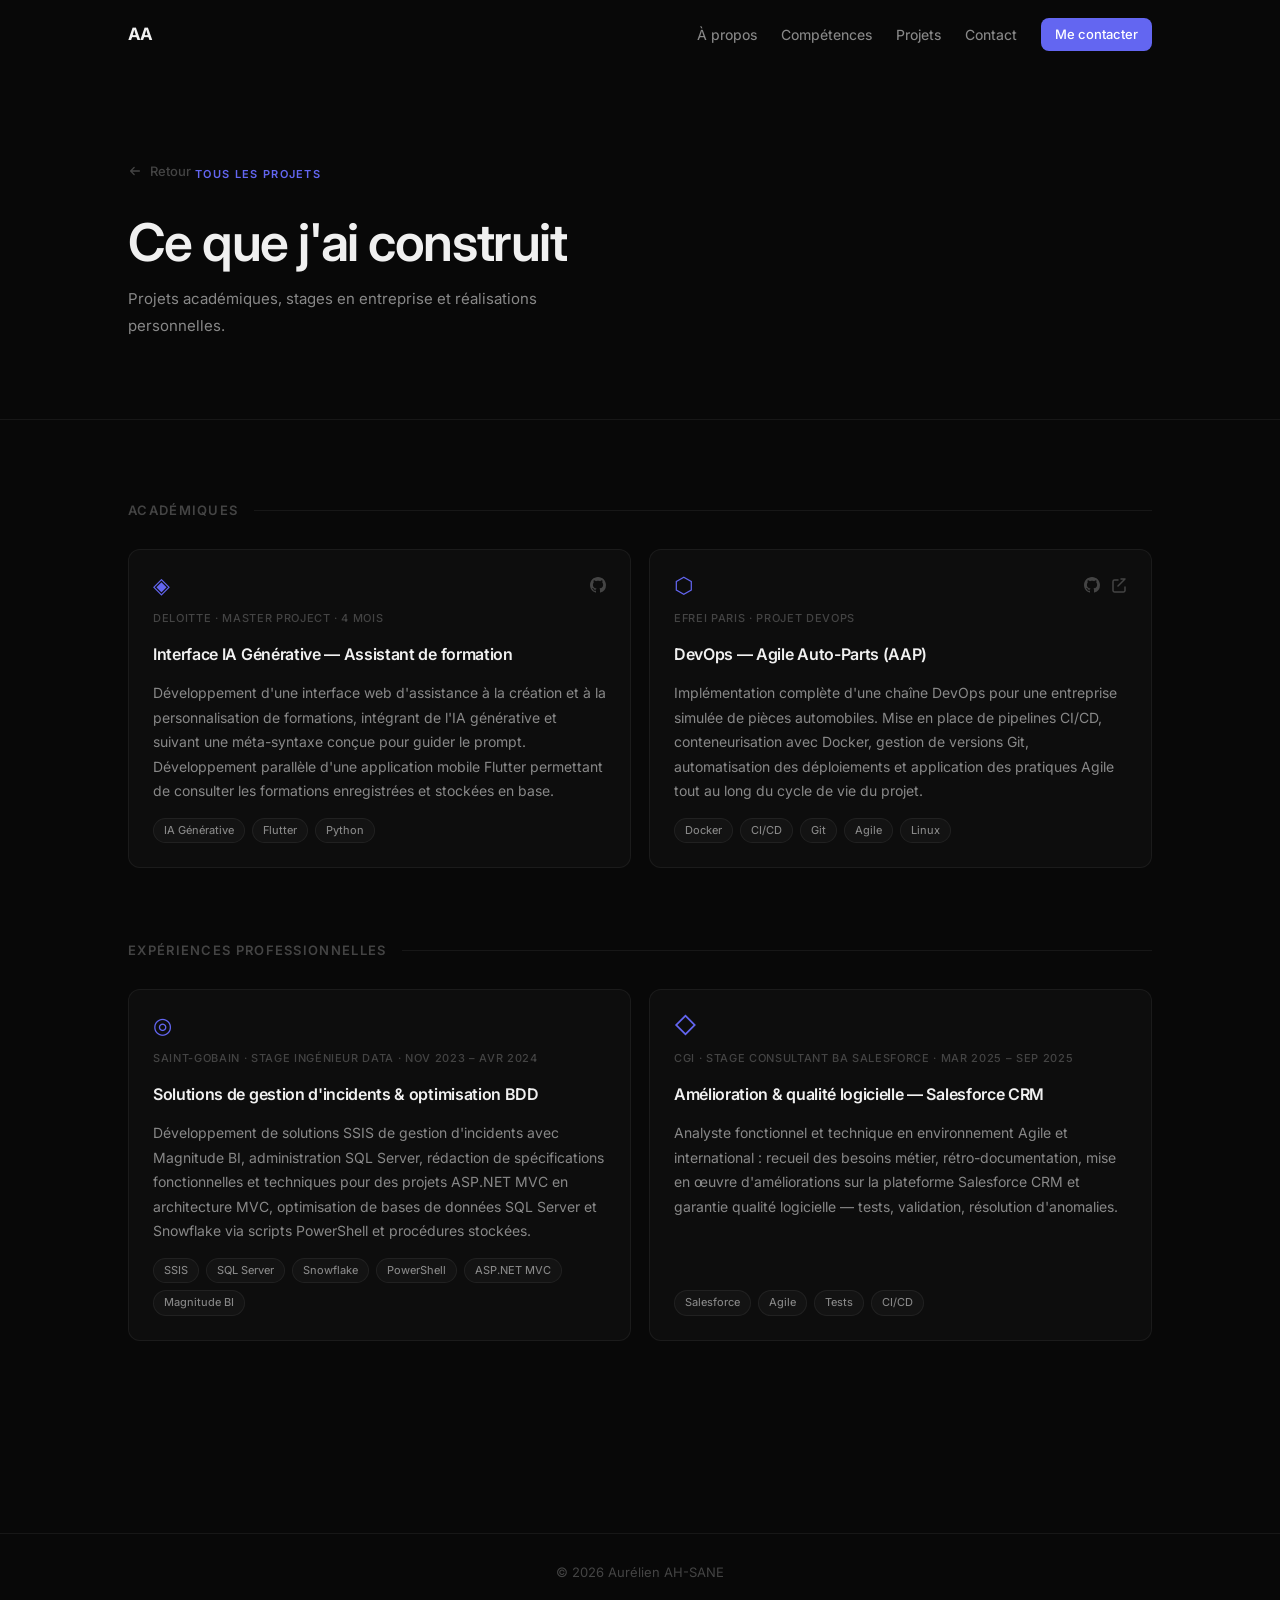
==== projects.html @ d9e46658 "Fix + projects page Content fixes Project page" ====
<!DOCTYPE html>
<html class="no-js" lang="fr">
<head>
  <meta charset="UTF-8">
  <meta name="viewport" content="width=device-width, initial-scale=1.0">
  <title>Projets — Aurélien AH-SANE</title>
  <meta name="description" content="Tous les projets d'Aurélien AH-SANE — développement web, data engineering, DevOps, IA générative.">
  <link rel="icon" href="data:image/svg+xml,<svg xmlns='http://www.w3.org/2000/svg' viewBox='0 0 32 32'><rect width='32' height='32' rx='7' fill='%236366f1'/><text x='16' y='22' font-family='Inter,sans-serif' font-weight='700' font-size='13' fill='white' text-anchor='middle'>AA</text></svg>">
  <link rel="preconnect" href="https://fonts.googleapis.com">
  <link rel="preconnect" href="https://fonts.gstatic.com" crossorigin>
  <link href="https://fonts.googleapis.com/css2?family=Inter:wght@300;400;500;600;700&display=swap" rel="stylesheet">
  <link rel="stylesheet" href="style.css">
  <style>
    .page-header {
      padding: 160px 0 80px;
      border-bottom: 1px solid var(--brd);
    }
    .page-header__back {
      display: inline-flex;
      align-items: center;
      gap: 8px;
      font-size: 13px;
      font-weight: 500;
      color: var(--txt-3);
      margin-bottom: 32px;
      transition: color var(--ease);
    }
    .page-header__back:hover { color: var(--txt); }

    .all-projects {
      padding: 80px 0 120px;
    }

    .projects-group {
      margin-bottom: 72px;
    }
    .projects-group__label {
      display: flex;
      align-items: center;
      gap: 16px;
      margin-bottom: 28px;
    }
    .projects-group__label h2 {
      font-size: 13px;
      font-weight: 600;
      letter-spacing: 0.1em;
      text-transform: uppercase;
      color: var(--txt-3);
      white-space: nowrap;
    }
    .projects-group__line {
      flex: 1;
      height: 1px;
      background: var(--brd);
    }

    .cards--wide {
      grid-template-columns: repeat(2, 1fr);
    }
    @media (max-width: 680px) {
      .cards--wide { grid-template-columns: 1fr; }
    }

    .card--wide .card__desc {
      font-size: 14px;
      line-height: 1.75;
    }
  </style>
</head>
<body>

  <!-- NAV -->
  <nav class="nav scrolled" id="nav">
    <div class="nav__inner">
      <a href="index.html" class="nav__logo">AA</a>
      <ul class="nav__links" id="navLinks">
        <li><a href="index.html#about">À propos</a></li>
        <li><a href="index.html#skills">Compétences</a></li>
        <li><a href="projects.html" class="active">Projets</a></li>
        <li><a href="index.html#contact">Contact</a></li>
      </ul>
      <a href="index.html#contact" class="btn btn--sm btn--primary nav__cta">Me contacter</a>
      <button class="nav__burger" id="burger" aria-label="Ouvrir le menu">
        <span></span>
        <span></span>
      </button>
    </div>
    <div class="nav__mobile" id="mobileMenu">
      <a href="index.html#about">À propos</a>
      <a href="index.html#skills">Compétences</a>
      <a href="projects.html">Projets</a>
      <a href="index.html#contact">Contact</a>
    </div>
  </nav>

  <!-- PAGE HEADER -->
  <div class="page-header">
    <div class="container">
      <a href="index.html" class="page-header__back reveal">
        <svg width="14" height="14" viewBox="0 0 16 16" fill="none" stroke="currentColor" stroke-width="1.5" stroke-linecap="round" stroke-linejoin="round"><path d="M13 8H3M7 4l-4 4 4 4"/></svg>
        Retour
      </a>
      <span class="label reveal">Tous les projets</span>
      <h1 class="heading reveal" style="font-size: clamp(32px, 5vw, 52px); margin-bottom: 12px;">Ce que j'ai construit</h1>
      <p class="body-text reveal" style="max-width: 480px; margin-bottom: 0;">
        Projets académiques, stages en entreprise et réalisations personnelles.
      </p>
    </div>
  </div>

  <!-- ALL PROJECTS -->
  <div class="all-projects">
    <div class="container">

      <!-- PROJETS ACADÉMIQUES -->
      <div class="projects-group">
        <div class="projects-group__label reveal">
          <h2>Académiques</h2>
          <div class="projects-group__line"></div>
        </div>
        <div class="cards cards--wide">

          <article class="card card--wide reveal">
            <div class="card__top">
              <div class="card__ico">◈</div>
              <div class="card__actions">
                <a href="#" class="icon-link" aria-label="Code source">
                  <svg width="16" height="16" viewBox="0 0 16 16" fill="currentColor"><path d="M8 0C3.58 0 0 3.58 0 8c0 3.54 2.29 6.53 5.47 7.59.4.07.55-.17.55-.38 0-.19-.01-.82-.01-1.49-2.01.37-2.53-.49-2.69-.94-.09-.23-.48-.94-.82-1.13-.28-.15-.68-.52-.01-.53.63-.01 1.08.58 1.23.82.72 1.21 1.87.87 2.33.66.07-.52.28-.87.51-1.07-1.78-.2-3.64-.89-3.64-3.95 0-.87.31-1.59.82-2.15-.08-.2-.36-1.02.08-2.12 0 0 .67-.21 2.2.82.64-.18 1.32-.27 2-.27.68 0 1.36.09 2 .27 1.53-1.04 2.2-.82 2.2-.82.44 1.1.16 1.92.08 2.12.51.56.82 1.27.82 2.15 0 3.07-1.87 3.75-3.65 3.95.29.25.54.73.54 1.48 0 1.07-.01 1.93-.01 2.2 0 .21.15.46.55.38A8.013 8.013 0 0016 8c0-4.42-3.58-8-8-8z"/></svg>
                </a>
              </div>
            </div>
            <div class="card__company">Deloitte · Master Project · 4 mois</div>
            <h3 class="card__title">Interface IA Générative — Assistant de formation</h3>
            <p class="card__desc">Développement d'une interface web d'assistance à la création et à la personnalisation de formations, intégrant de l'IA générative et suivant une méta-syntaxe conçue pour guider le prompt. Développement parallèle d'une application mobile Flutter permettant de consulter les formations enregistrées et stockées en base.</p>
            <div class="tags tags--sm">
              <span class="tag">IA Générative</span>
              <span class="tag">Flutter</span>
              <span class="tag">Python</span>
            </div>
          </article>

          <article class="card card--wide reveal">
            <div class="card__top">
              <div class="card__ico">⬡</div>
              <div class="card__actions">
                <a href="#" class="icon-link" aria-label="Code source">
                  <svg width="16" height="16" viewBox="0 0 16 16" fill="currentColor"><path d="M8 0C3.58 0 0 3.58 0 8c0 3.54 2.29 6.53 5.47 7.59.4.07.55-.17.55-.38 0-.19-.01-.82-.01-1.49-2.01.37-2.53-.49-2.69-.94-.09-.23-.48-.94-.82-1.13-.28-.15-.68-.52-.01-.53.63-.01 1.08.58 1.23.82.72 1.21 1.87.87 2.33.66.07-.52.28-.87.51-1.07-1.78-.2-3.64-.89-3.64-3.95 0-.87.31-1.59.82-2.15-.08-.2-.36-1.02.08-2.12 0 0 .67-.21 2.2.82.64-.18 1.32-.27 2-.27.68 0 1.36.09 2 .27 1.53-1.04 2.2-.82 2.2-.82.44 1.1.16 1.92.08 2.12.51.56.82 1.27.82 2.15 0 3.07-1.87 3.75-3.65 3.95.29.25.54.73.54 1.48 0 1.07-.01 1.93-.01 2.2 0 .21.15.46.55.38A8.013 8.013 0 0016 8c0-4.42-3.58-8-8-8z"/></svg>
                </a>
                <a href="#" class="icon-link" aria-label="Rapport">
                  <svg width="15" height="15" viewBox="0 0 15 15" fill="none" stroke="currentColor" stroke-width="1.5" stroke-linecap="round" stroke-linejoin="round"><path d="M6 2H2.5A1.5 1.5 0 001 3.5v9A1.5 1.5 0 002.5 14h9A1.5 1.5 0 0013 12.5V9m0-8H9m4 0l-7 7"/></svg>
                </a>
              </div>
            </div>
            <div class="card__company">EFREI Paris · Projet DevOps</div>
            <h3 class="card__title">DevOps — Agile Auto-Parts (AAP)</h3>
            <p class="card__desc">Implémentation complète d'une chaîne DevOps pour une entreprise simulée de pièces automobiles. Mise en place de pipelines CI/CD, conteneurisation avec Docker, gestion de versions Git, automatisation des déploiements et application des pratiques Agile tout au long du cycle de vie du projet.</p>
            <div class="tags tags--sm">
              <span class="tag">Docker</span>
              <span class="tag">CI/CD</span>
              <span class="tag">Git</span>
              <span class="tag">Agile</span>
              <span class="tag">Linux</span>
            </div>
          </article>

        </div>
      </div>

      <!-- EXPÉRIENCES PROFESSIONNELLES -->
      <div class="projects-group">
        <div class="projects-group__label reveal">
          <h2>Expériences professionnelles</h2>
          <div class="projects-group__line"></div>
        </div>
        <div class="cards cards--wide">

          <article class="card card--wide reveal">
            <div class="card__top">
              <div class="card__ico">◎</div>
            </div>
            <div class="card__company">Saint-Gobain · Stage Ingénieur Data · Nov 2023 – Avr 2024</div>
            <h3 class="card__title">Solutions de gestion d'incidents & optimisation BDD</h3>
            <p class="card__desc">Développement de solutions SSIS de gestion d'incidents avec Magnitude BI, administration SQL Server, rédaction de spécifications fonctionnelles et techniques pour des projets ASP.NET MVC en architecture MVC, optimisation de bases de données SQL Server et Snowflake via scripts PowerShell et procédures stockées.</p>
            <div class="tags tags--sm">
              <span class="tag">SSIS</span>
              <span class="tag">SQL Server</span>
              <span class="tag">Snowflake</span>
              <span class="tag">PowerShell</span>
              <span class="tag">ASP.NET MVC</span>
              <span class="tag">Magnitude BI</span>
            </div>
          </article>

          <article class="card card--wide reveal">
            <div class="card__top">
              <div class="card__ico">◇</div>
            </div>
            <div class="card__company">CGI · Stage Consultant BA Salesforce · Mar 2025 – Sep 2025</div>
            <h3 class="card__title">Amélioration & qualité logicielle — Salesforce CRM</h3>
            <p class="card__desc">Analyste fonctionnel et technique en environnement Agile et international : recueil des besoins métier, rétro-documentation, mise en œuvre d'améliorations sur la plateforme Salesforce CRM et garantie qualité logicielle — tests, validation, résolution d'anomalies.</p>
            <div class="tags tags--sm">
              <span class="tag">Salesforce</span>
              <span class="tag">Agile</span>
              <span class="tag">Tests</span>
              <span class="tag">CI/CD</span>
            </div>
          </article>

        </div>
      </div>

    </div>
  </div>

  <!-- FOOTER -->
  <footer class="footer">
    <div class="container">
      <p>© <span id="year"></span> Aurélien AH-SANE</p>
    </div>
  </footer>

  <script src="script.js"></script>
</body>
</html>
---- style.css ----
/* ── RESET ──────────────────────────────────────────────────────── */
*, *::before, *::after { box-sizing: border-box; margin: 0; padding: 0; }

/* ── TOKENS ─────────────────────────────────────────────────────── */
:root {
  --bg:      #080808;
  --bg-alt:  #0d0d0d;
  --surface: #131313;
  --brd:     rgba(255,255,255,0.06);
  --brd-h:   rgba(255,255,255,0.12);
  --txt:     #f0f0f0;
  --txt-2:   #888;
  --txt-3:   #444;
  --accent:  #6366f1;
  --accent-l:#818cf8;
  --r:       8px;
  --r-lg:    12px;
  --ease:    200ms ease;
}

/* ── BASE ───────────────────────────────────────────────────────── */
html {
  scroll-behavior: smooth;
  scroll-padding-top: 68px;
}

body {
  background: var(--bg);
  color: var(--txt);
  font-family: 'Inter', system-ui, -apple-system, sans-serif;
  font-size: 16px;
  line-height: 1.6;
  -webkit-font-smoothing: antialiased;
  -moz-osx-font-smoothing: grayscale;
}

a  { text-decoration: none; }
ul { list-style: none; }

/* ── UTILITIES ──────────────────────────────────────────────────── */
.container {
  max-width: 1080px;
  margin: 0 auto;
  padding: 0 28px;
}

.text-gradient {
  display: block;
  background: linear-gradient(110deg, var(--accent) 0%, var(--accent-l) 55%, #c4b5fd 100%);
  -webkit-background-clip: text;
  -webkit-text-fill-color: transparent;
  background-clip: text;
}

.label {
  display: inline-block;
  font-size: 11px;
  font-weight: 600;
  letter-spacing: 0.12em;
  text-transform: uppercase;
  color: var(--accent);
  margin-bottom: 14px;
}

.heading {
  font-size: clamp(26px, 3.8vw, 40px);
  font-weight: 600;
  letter-spacing: -0.03em;
  line-height: 1.15;
  color: var(--txt);
  margin-bottom: 20px;
}

.body-text {
  font-size: 15px;
  color: var(--txt-2);
  line-height: 1.8;
  margin-bottom: 14px;
}

.muted { color: var(--txt-3); font-size: 14px; }
.dot   { color: var(--txt-3); }

.link {
  font-size: 14px;
  color: var(--accent-l);
  transition: color var(--ease);
}
.link:hover { color: var(--txt); }

/* no-js: keep elements visible if JS fails to load */
.no-js .reveal { opacity: 1; transform: none; }

/* ── BUTTONS ────────────────────────────────────────────────────── */
.btn {
  display: inline-flex;
  align-items: center;
  gap: 8px;
  font-family: inherit;
  font-weight: 500;
  border: none;
  border-radius: var(--r);
  cursor: pointer;
  transition: all var(--ease);
  white-space: nowrap;
}

.btn--sm { padding: 6px 14px; font-size: 13px; }
.btn--lg { padding: 13px 26px; font-size: 15px; }

.btn--primary {
  background: var(--accent);
  color: #fff;
}
.btn--primary:hover {
  background: var(--accent-l);
  transform: translateY(-1px);
  box-shadow: 0 8px 28px rgba(99,102,241,0.28);
}

.btn--ghost {
  background: transparent;
  color: var(--txt-2);
  border: 1px solid var(--brd-h);
}
.btn--ghost:hover {
  background: var(--surface);
  color: var(--txt);
  border-color: rgba(255,255,255,0.2);
}

/* ── NAV ────────────────────────────────────────────────────────── */
.nav {
  position: fixed;
  inset: 0 0 auto 0;
  z-index: 100;
  padding: 18px 0;
  border-bottom: 1px solid transparent;
  transition: background var(--ease), border-color var(--ease), padding var(--ease);
}

.nav.scrolled {
  background: rgba(8,8,8,0.88);
  backdrop-filter: blur(20px);
  -webkit-backdrop-filter: blur(20px);
  border-color: var(--brd);
  padding: 12px 0;
}

.nav__inner {
  display: flex;
  align-items: center;
  max-width: 1080px;
  margin: 0 auto;
  padding: 0 28px;
  gap: 8px;
}

.nav__logo {
  font-weight: 700;
  font-size: 17px;
  letter-spacing: -0.04em;
  color: var(--txt);
  margin-right: auto;
}

.nav__links {
  display: flex;
  gap: 24px;
  margin-right: 16px;
}

.nav__links a {
  font-size: 14px;
  font-weight: 450;
  color: var(--txt-2);
  transition: color var(--ease);
}
.nav__links a:hover,
.nav__links a.active { color: var(--txt); }

/* burger */
.nav__burger {
  display: none;
  flex-direction: column;
  justify-content: center;
  gap: 5px;
  width: 36px;
  height: 36px;
  padding: 7px;
  background: none;
  border: none;
  cursor: pointer;
}
.nav__burger span {
  display: block;
  width: 100%;
  height: 1.5px;
  background: var(--txt);
  border-radius: 1px;
  transition: transform 0.25s ease, opacity 0.25s ease;
  transform-origin: center;
}
.nav__burger.open span:first-child { transform: translateY(3.25px) rotate(45deg); }
.nav__burger.open span:last-child  { transform: translateY(-3.25px) rotate(-45deg); }

/* mobile menu */
.nav__mobile {
  display: none;
  flex-direction: column;
  padding: 8px 28px 20px;
  border-top: 1px solid var(--brd);
}
.nav__mobile.open { display: flex; }
.nav__mobile a {
  font-size: 15px;
  font-weight: 500;
  color: var(--txt-2);
  padding: 12px 0;
  border-bottom: 1px solid var(--brd);
  transition: color var(--ease);
}
.nav__mobile a:last-child { border-bottom: none; }
.nav__mobile a:hover { color: var(--txt); }

@media (max-width: 720px) {
  .nav__links, .nav__cta { display: none; }
  .nav__burger { display: flex; }
}

/* ── HERO ───────────────────────────────────────────────────────── */
.hero {
  position: relative;
  min-height: 100svh;
  display: flex;
  align-items: center;
  overflow: hidden;
  background-image: radial-gradient(rgba(255,255,255,0.03) 1px, transparent 1px);
  background-size: 32px 32px;
}

.hero__glow {
  position: absolute;
  inset: 0;
  pointer-events: none;
  overflow: hidden;
}

.glow {
  position: absolute;
  border-radius: 50%;
  filter: blur(100px);
}
.glow--1 {
  width: 680px;
  height: 680px;
  background: rgba(99,102,241,0.16);
  top: -260px;
  right: -80px;
  animation: drift 14s ease-in-out infinite;
}
.glow--2 {
  width: 480px;
  height: 480px;
  background: rgba(167,139,250,0.09);
  bottom: -180px;
  left: -120px;
  animation: drift 18s ease-in-out infinite reverse;
}

@keyframes drift {
  0%, 100% { transform: translate(0, 0); }
  50%       { transform: translate(28px, -28px); }
}

.hero__content {
  position: relative;
  z-index: 1;
  padding-top: 80px;
  padding-bottom: 80px;
}

.hero__badge {
  display: inline-flex;
  align-items: center;
  gap: 8px;
  font-size: 13px;
  font-weight: 500;
  color: var(--txt-2);
  background: var(--bg-alt);
  border: 1px solid var(--brd);
  border-radius: 100px;
  padding: 5px 14px 5px 10px;
  margin-bottom: 36px;
  animation: fadeUp 0.5s ease both;
}

.badge__dot {
  width: 7px;
  height: 7px;
  border-radius: 50%;
  background: #22c55e;
  box-shadow: 0 0 0 2px rgba(34,197,94,0.2);
  flex-shrink: 0;
  animation: blink 2.5s ease-in-out infinite;
}

@keyframes blink {
  0%, 100% { opacity: 1; }
  50%       { opacity: 0.35; }
}

.hero__heading {
  font-size: clamp(42px, 8vw, 78px);
  font-weight: 700;
  letter-spacing: -0.04em;
  line-height: 1.05;
  margin-bottom: 24px;
  animation: fadeUp 0.5s 0.08s ease both;
}

.hero__sub {
  font-size: clamp(15px, 2vw, 18px);
  color: var(--txt-2);
  line-height: 1.65;
  max-width: 500px;
  margin-bottom: 40px;
  animation: fadeUp 0.5s 0.16s ease both;
}

.hero__cta {
  display: flex;
  gap: 12px;
  flex-wrap: wrap;
  animation: fadeUp 0.5s 0.24s ease both;
}

@keyframes fadeUp {
  from { opacity: 0; transform: translateY(18px); }
  to   { opacity: 1; transform: translateY(0); }
}

/* ── SECTIONS ───────────────────────────────────────────────────── */
.section     { padding: 120px 0; }
.section--alt { background: var(--bg-alt); }
.section__top { margin-bottom: 56px; }

@media (max-width: 720px) {
  .section { padding: 80px 0; }
}

/* ── ABOUT ──────────────────────────────────────────────────────── */
.about__layout {
  display: grid;
  grid-template-columns: 1.1fr 0.9fr;
  gap: 80px;
  align-items: start;
}

@media (max-width: 760px) {
  .about__layout { grid-template-columns: 1fr; gap: 48px; }
}

.about__meta {
  display: flex;
  align-items: center;
  gap: 10px;
  margin-top: 28px;
}

.about__stats {
  display: grid;
  grid-template-columns: 1fr 1fr;
  gap: 12px;
}

.stat {
  background: var(--surface);
  border: 1px solid var(--brd);
  border-radius: var(--r-lg);
  padding: 22px 18px;
  display: flex;
  flex-direction: column;
  gap: 5px;
  transition: border-color var(--ease), transform 0.25s ease;
}
.stat:hover {
  border-color: var(--brd-h);
  transform: translateY(-2px);
}

.stat__n {
  font-size: 30px;
  font-weight: 700;
  letter-spacing: -0.04em;
}
.stat__l {
  font-size: 12px;
  color: var(--txt-2);
}

/* stagger stats */
.about__stats .stat:nth-child(2) { transition-delay: 0.07s; }
.about__stats .stat:nth-child(3) { transition-delay: 0.14s; }
.about__stats .stat:nth-child(4) { transition-delay: 0.21s; }

/* ── SKILLS ─────────────────────────────────────────────────────── */
.skills__grid {
  display: grid;
  grid-template-columns: repeat(2, 1fr);
  gap: 40px 60px;
}

@media (max-width: 560px) {
  .skills__grid { grid-template-columns: 1fr; gap: 32px; }
}

/* stagger skill cols */
.skills__grid .skill-col:nth-child(2) { transition-delay: 0.08s; }
.skills__grid .skill-col:nth-child(3) { transition-delay: 0.16s; }
.skills__grid .skill-col:nth-child(4) { transition-delay: 0.24s; }

.skill-col__name {
  font-size: 11px;
  font-weight: 600;
  letter-spacing: 0.1em;
  text-transform: uppercase;
  color: var(--txt-3);
  margin-bottom: 14px;
}

.tags {
  display: flex;
  flex-wrap: wrap;
  gap: 7px;
}

.tags--sm .tag {
  font-size: 11px;
  padding: 3px 10px;
}

.tag {
  display: inline-block;
  font-size: 13px;
  font-weight: 450;
  color: var(--txt-2);
  background: var(--surface);
  border: 1px solid var(--brd);
  border-radius: 100px;
  padding: 5px 13px;
  transition: color var(--ease), border-color var(--ease);
}
.tag:hover {
  color: var(--txt);
  border-color: var(--brd-h);
}

/* ── PROJECTS ───────────────────────────────────────────────────── */
.cards {
  display: grid;
  grid-template-columns: repeat(3, 1fr);
  gap: 18px;
}

@media (max-width: 860px) { .cards { grid-template-columns: repeat(2, 1fr); } }
@media (max-width: 540px) { .cards { grid-template-columns: 1fr; } }

/* stagger cards */
.cards .card:nth-child(2) { transition-delay: 0.08s; }
.cards .card:nth-child(3) { transition-delay: 0.16s; }

.card {
  background: var(--bg-alt);
  border: 1px solid var(--brd);
  border-radius: var(--r-lg);
  padding: 24px;
  display: flex;
  flex-direction: column;
  gap: 14px;
  transition: border-color var(--ease), transform 0.28s ease, box-shadow 0.28s ease;
}
.card:hover {
  border-color: var(--brd-h);
  transform: translateY(-4px);
  box-shadow: 0 20px 48px rgba(0,0,0,0.5);
}

.card__top {
  display: flex;
  justify-content: space-between;
  align-items: center;
}

.card__ico {
  font-size: 22px;
  line-height: 1;
  color: var(--accent);
}

.card__actions {
  display: flex;
  gap: 12px;
}

.icon-link {
  display: flex;
  align-items: center;
  color: var(--txt-3);
  transition: color var(--ease);
}
.icon-link:hover { color: var(--txt); }

.card__company {
  font-size: 11px;
  font-weight: 500;
  letter-spacing: 0.06em;
  text-transform: uppercase;
  color: var(--txt-3);
}

.card__title {
  font-size: 16px;
  font-weight: 600;
  letter-spacing: -0.02em;
}

.card__desc {
  font-size: 14px;
  color: var(--txt-2);
  line-height: 1.7;
  flex: 1;
}

.projects__footer {
  margin-top: 48px;
  display: flex;
  justify-content: center;
}

/* ── CONTACT ────────────────────────────────────────────────────── */
.contact__wrap {
  text-align: center;
  max-width: 520px;
  margin: 0 auto;
}

.contact__desc { margin-bottom: 36px; }

.contact__links {
  display: flex;
  justify-content: center;
  gap: 20px;
  margin-top: 28px;
}

.social {
  display: inline-flex;
  align-items: center;
  gap: 7px;
  font-size: 14px;
  font-weight: 500;
  color: var(--txt-3);
  transition: color var(--ease);
}
.social:hover { color: var(--txt); }

/* ── FOOTER ─────────────────────────────────────────────────────── */
.footer {
  border-top: 1px solid var(--brd);
  padding: 28px 0;
}
.footer p {
  text-align: center;
  font-size: 13px;
  color: var(--txt-3);
}

/* ── REVEAL ─────────────────────────────────────────────────────── */
.reveal {
  opacity: 0;
  transform: translateY(20px);
  transition: opacity 0.55s ease, transform 0.55s ease;
}
.reveal.in {
  opacity: 1;
  transform: translateY(0);
}
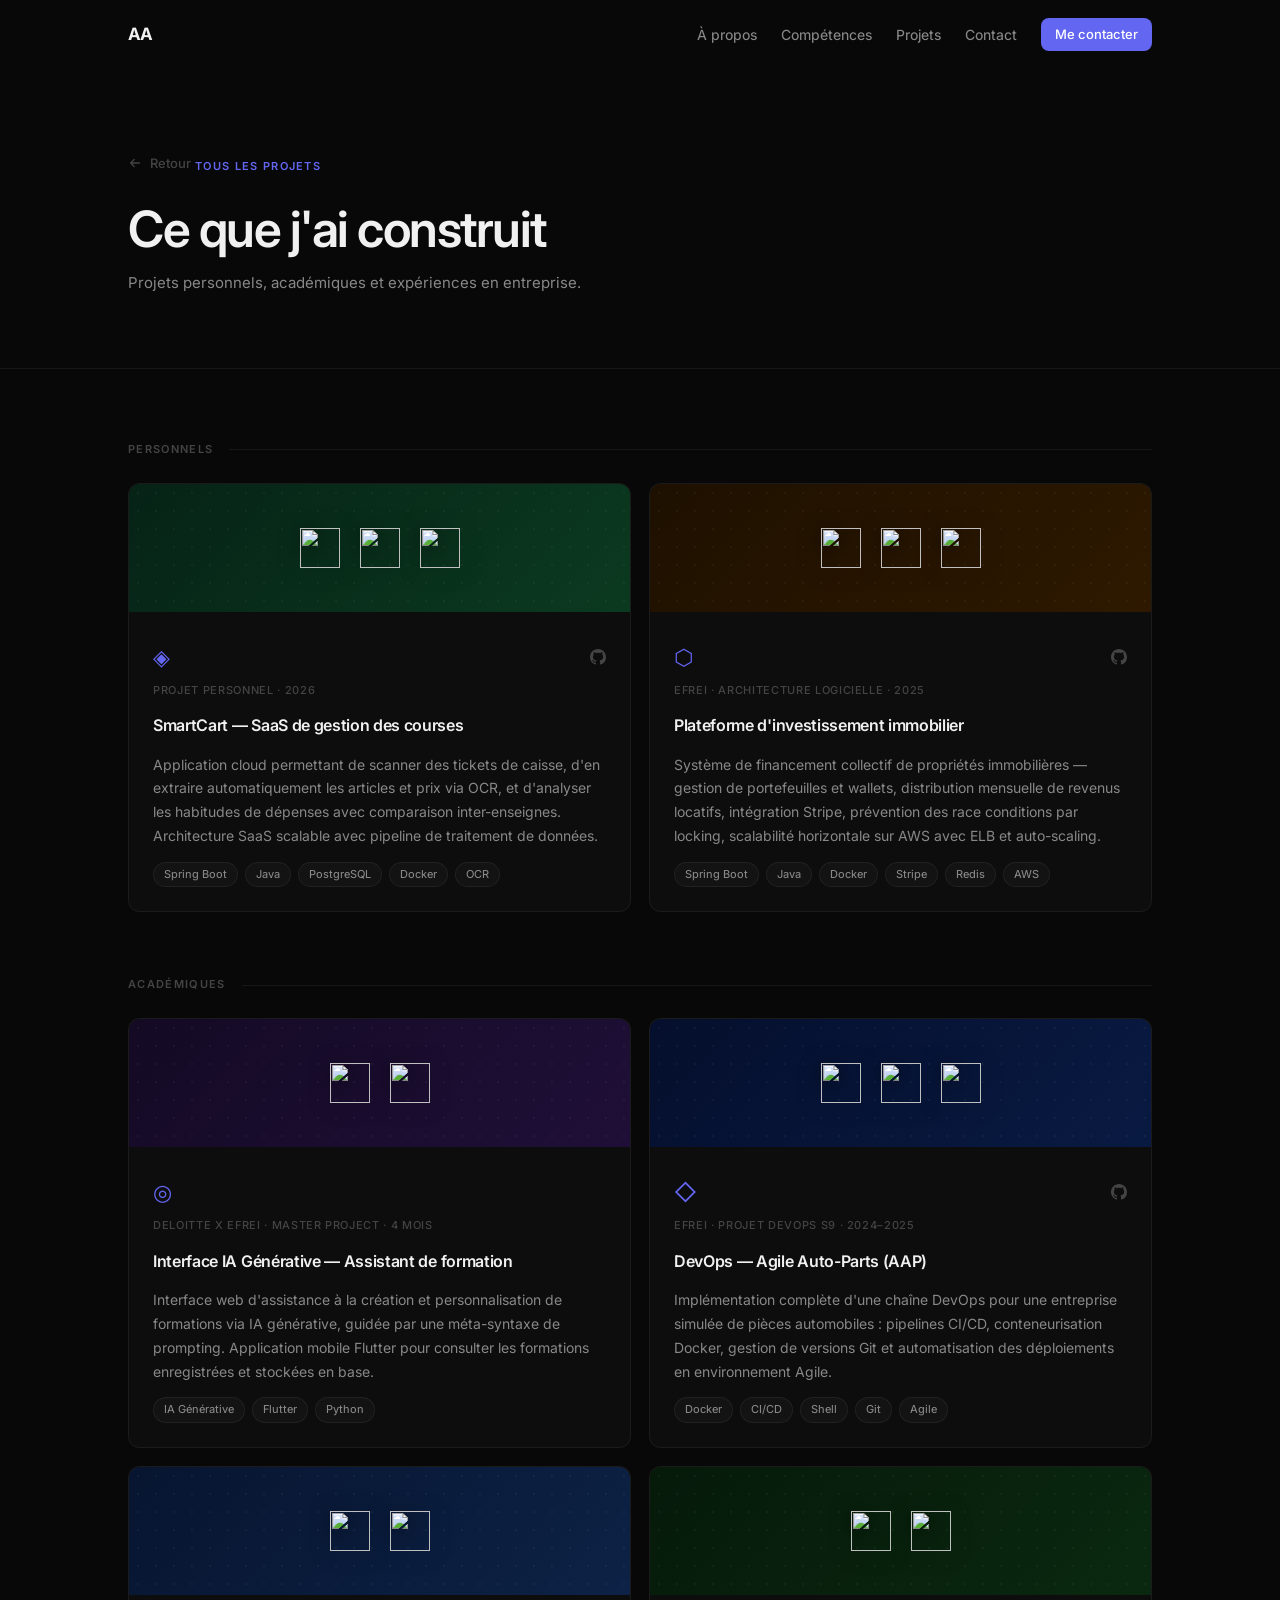
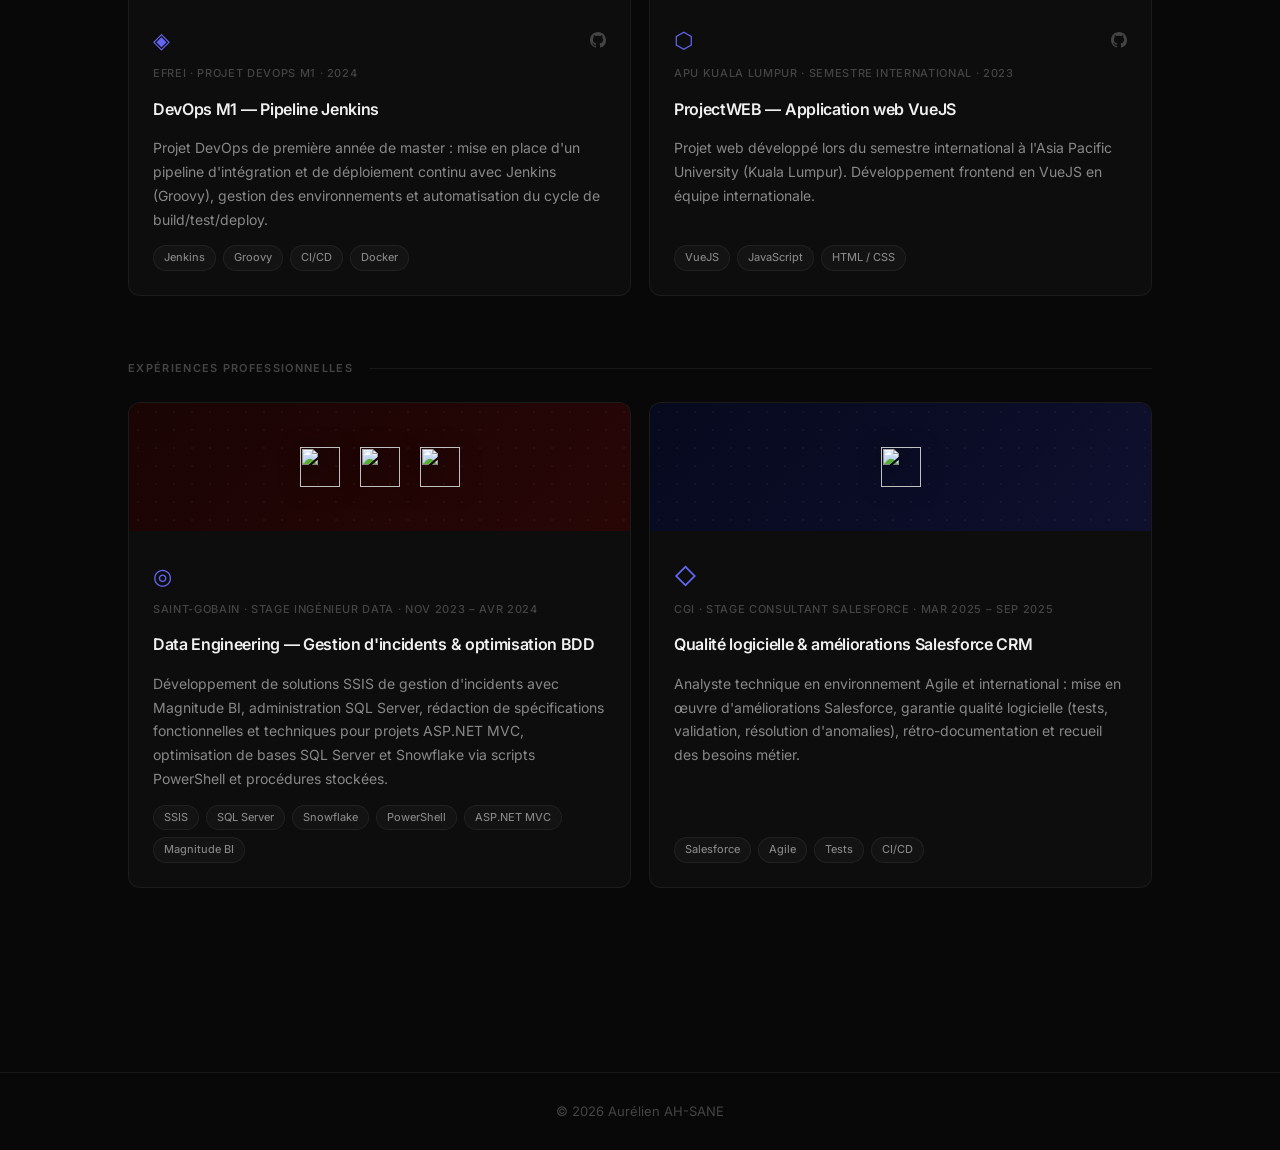
==== commit d0314e75: "Revamp skills & projects UI with icons Replace plain skill tags with iconized skill-item components " ====
--- a/projects.html
+++ b/projects.html
@@ -12,7 +12,7 @@
   <link rel="stylesheet" href="style.css">
   <style>
     .page-header {
-      padding: 160px 0 80px;
+      padding: 152px 0 72px;
       border-bottom: 1px solid var(--brd);
     }
     .page-header__back {
@@ -22,49 +22,37 @@
       font-size: 13px;
       font-weight: 500;
       color: var(--txt-3);
-      margin-bottom: 32px;
+      margin-bottom: 28px;
       transition: color var(--ease);
     }
     .page-header__back:hover { color: var(--txt); }
 
-    .all-projects {
-      padding: 80px 0 120px;
-    }
-
-    .projects-group {
-      margin-bottom: 72px;
-    }
-    .projects-group__label {
+    .all-projects { padding: 72px 0 120px; }
+
+    .proj-group { margin-bottom: 64px; }
+
+    .proj-group__header {
       display: flex;
       align-items: center;
       gap: 16px;
-      margin-bottom: 28px;
-    }
-    .projects-group__label h2 {
-      font-size: 13px;
+      margin-bottom: 24px;
+    }
+    .proj-group__header h2 {
+      font-size: 11px;
       font-weight: 600;
-      letter-spacing: 0.1em;
+      letter-spacing: 0.12em;
       text-transform: uppercase;
       color: var(--txt-3);
       white-space: nowrap;
     }
-    .projects-group__line {
+    .proj-group__line {
       flex: 1;
       height: 1px;
       background: var(--brd);
     }
 
-    .cards--wide {
-      grid-template-columns: repeat(2, 1fr);
-    }
-    @media (max-width: 680px) {
-      .cards--wide { grid-template-columns: 1fr; }
-    }
-
-    .card--wide .card__desc {
-      font-size: 14px;
-      line-height: 1.75;
-    }
+    .cards--2col { grid-template-columns: repeat(2, 1fr); }
+    @media (max-width: 680px) { .cards--2col { grid-template-columns: 1fr; } }
   </style>
 </head>
 <body>
@@ -73,7 +61,7 @@
   <nav class="nav scrolled" id="nav">
     <div class="nav__inner">
       <a href="index.html" class="nav__logo">AA</a>
-      <ul class="nav__links" id="navLinks">
+      <ul class="nav__links">
         <li><a href="index.html#about">À propos</a></li>
         <li><a href="index.html#skills">Compétences</a></li>
         <li><a href="projects.html" class="active">Projets</a></li>
@@ -101,37 +89,100 @@
         Retour
       </a>
       <span class="label reveal">Tous les projets</span>
-      <h1 class="heading reveal" style="font-size: clamp(32px, 5vw, 52px); margin-bottom: 12px;">Ce que j'ai construit</h1>
-      <p class="body-text reveal" style="max-width: 480px; margin-bottom: 0;">
-        Projets académiques, stages en entreprise et réalisations personnelles.
+      <h1 class="heading reveal" style="font-size: clamp(30px, 5vw, 50px); margin-bottom: 10px;">Ce que j'ai construit</h1>
+      <p class="body-text reveal" style="max-width: 460px; margin-bottom: 0;">
+        Projets personnels, académiques et expériences en entreprise.
       </p>
     </div>
   </div>
 
-  <!-- ALL PROJECTS -->
   <div class="all-projects">
     <div class="container">
 
-      <!-- PROJETS ACADÉMIQUES -->
-      <div class="projects-group">
-        <div class="projects-group__label reveal">
+      <!-- ── PROJETS PERSONNELS ───────────────────────────── -->
+      <div class="proj-group">
+        <div class="proj-group__header reveal">
+          <h2>Personnels</h2>
+          <div class="proj-group__line"></div>
+        </div>
+        <div class="cards cards--2col">
+
+          <article class="card reveal">
+            <div class="card__cover" style="--c1:#062316;--c2:#0b3a20">
+              <img src="https://cdn.jsdelivr.net/gh/devicons/devicon@latest/icons/spring/spring-original.svg" class="cover__ico" alt="">
+              <img src="https://cdn.jsdelivr.net/gh/devicons/devicon@latest/icons/java/java-original.svg" class="cover__ico" alt="">
+              <img src="https://cdn.jsdelivr.net/gh/devicons/devicon@latest/icons/docker/docker-original.svg" class="cover__ico" alt="">
+            </div>
+            <div class="card__top">
+              <div class="card__ico">◈</div>
+              <div class="card__actions">
+                <a href="https://github.com/AIphahs/SmartCart" target="_blank" rel="noopener noreferrer" class="icon-link" aria-label="Code source">
+                  <svg width="16" height="16" viewBox="0 0 16 16" fill="currentColor"><path d="M8 0C3.58 0 0 3.58 0 8c0 3.54 2.29 6.53 5.47 7.59.4.07.55-.17.55-.38 0-.19-.01-.82-.01-1.49-2.01.37-2.53-.49-2.69-.94-.09-.23-.48-.94-.82-1.13-.28-.15-.68-.52-.01-.53.63-.01 1.08.58 1.23.82.72 1.21 1.87.87 2.33.66.07-.52.28-.87.51-1.07-1.78-.2-3.64-.89-3.64-3.95 0-.87.31-1.59.82-2.15-.08-.2-.36-1.02.08-2.12 0 0 .67-.21 2.2.82.64-.18 1.32-.27 2-.27.68 0 1.36.09 2 .27 1.53-1.04 2.2-.82 2.2-.82.44 1.1.16 1.92.08 2.12.51.56.82 1.27.82 2.15 0 3.07-1.87 3.75-3.65 3.95.29.25.54.73.54 1.48 0 1.07-.01 1.93-.01 2.2 0 .21.15.46.55.38A8.013 8.013 0 0016 8c0-4.42-3.58-8-8-8z"/></svg>
+                </a>
+              </div>
+            </div>
+            <div class="card__company">Projet personnel · 2026</div>
+            <h3 class="card__title">SmartCart — SaaS de gestion des courses</h3>
+            <p class="card__desc">Application cloud permettant de scanner des tickets de caisse, d'en extraire automatiquement les articles et prix via OCR, et d'analyser les habitudes de dépenses avec comparaison inter-enseignes. Architecture SaaS scalable avec pipeline de traitement de données.</p>
+            <div class="tags tags--sm">
+              <span class="tag">Spring Boot</span>
+              <span class="tag">Java</span>
+              <span class="tag">PostgreSQL</span>
+              <span class="tag">Docker</span>
+              <span class="tag">OCR</span>
+            </div>
+          </article>
+
+          <article class="card reveal">
+            <div class="card__cover" style="--c1:#1e1000;--c2:#2e1900">
+              <img src="https://cdn.jsdelivr.net/gh/devicons/devicon@latest/icons/spring/spring-original.svg" class="cover__ico" alt="">
+              <img src="https://cdn.jsdelivr.net/gh/devicons/devicon@latest/icons/docker/docker-original.svg" class="cover__ico" alt="">
+              <img src="https://cdn.jsdelivr.net/gh/devicons/devicon@latest/icons/redis/redis-original.svg" class="cover__ico" alt="">
+            </div>
+            <div class="card__top">
+              <div class="card__ico">⬡</div>
+              <div class="card__actions">
+                <a href="https://github.com/AIphahs/ArchitectureProject2425" target="_blank" rel="noopener noreferrer" class="icon-link" aria-label="Code source">
+                  <svg width="16" height="16" viewBox="0 0 16 16" fill="currentColor"><path d="M8 0C3.58 0 0 3.58 0 8c0 3.54 2.29 6.53 5.47 7.59.4.07.55-.17.55-.38 0-.19-.01-.82-.01-1.49-2.01.37-2.53-.49-2.69-.94-.09-.23-.48-.94-.82-1.13-.28-.15-.68-.52-.01-.53.63-.01 1.08.58 1.23.82.72 1.21 1.87.87 2.33.66.07-.52.28-.87.51-1.07-1.78-.2-3.64-.89-3.64-3.95 0-.87.31-1.59.82-2.15-.08-.2-.36-1.02.08-2.12 0 0 .67-.21 2.2.82.64-.18 1.32-.27 2-.27.68 0 1.36.09 2 .27 1.53-1.04 2.2-.82 2.2-.82.44 1.1.16 1.92.08 2.12.51.56.82 1.27.82 2.15 0 3.07-1.87 3.75-3.65 3.95.29.25.54.73.54 1.48 0 1.07-.01 1.93-.01 2.2 0 .21.15.46.55.38A8.013 8.013 0 0016 8c0-4.42-3.58-8-8-8z"/></svg>
+                </a>
+              </div>
+            </div>
+            <div class="card__company">EFREI · Architecture logicielle · 2025</div>
+            <h3 class="card__title">Plateforme d'investissement immobilier</h3>
+            <p class="card__desc">Système de financement collectif de propriétés immobilières — gestion de portefeuilles et wallets, distribution mensuelle de revenus locatifs, intégration Stripe, prévention des race conditions par locking, scalabilité horizontale sur AWS avec ELB et auto-scaling.</p>
+            <div class="tags tags--sm">
+              <span class="tag">Spring Boot</span>
+              <span class="tag">Java</span>
+              <span class="tag">Docker</span>
+              <span class="tag">Stripe</span>
+              <span class="tag">Redis</span>
+              <span class="tag">AWS</span>
+            </div>
+          </article>
+
+        </div>
+      </div>
+
+      <!-- ── PROJETS ACADÉMIQUES ──────────────────────────── -->
+      <div class="proj-group">
+        <div class="proj-group__header reveal">
           <h2>Académiques</h2>
-          <div class="projects-group__line"></div>
-        </div>
-        <div class="cards cards--wide">
-
-          <article class="card card--wide reveal">
-            <div class="card__top">
-              <div class="card__ico">◈</div>
-              <div class="card__actions">
-                <a href="#" class="icon-link" aria-label="Code source">
-                  <svg width="16" height="16" viewBox="0 0 16 16" fill="currentColor"><path d="M8 0C3.58 0 0 3.58 0 8c0 3.54 2.29 6.53 5.47 7.59.4.07.55-.17.55-.38 0-.19-.01-.82-.01-1.49-2.01.37-2.53-.49-2.69-.94-.09-.23-.48-.94-.82-1.13-.28-.15-.68-.52-.01-.53.63-.01 1.08.58 1.23.82.72 1.21 1.87.87 2.33.66.07-.52.28-.87.51-1.07-1.78-.2-3.64-.89-3.64-3.95 0-.87.31-1.59.82-2.15-.08-.2-.36-1.02.08-2.12 0 0 .67-.21 2.2.82.64-.18 1.32-.27 2-.27.68 0 1.36.09 2 .27 1.53-1.04 2.2-.82 2.2-.82.44 1.1.16 1.92.08 2.12.51.56.82 1.27.82 2.15 0 3.07-1.87 3.75-3.65 3.95.29.25.54.73.54 1.48 0 1.07-.01 1.93-.01 2.2 0 .21.15.46.55.38A8.013 8.013 0 0016 8c0-4.42-3.58-8-8-8z"/></svg>
-                </a>
-              </div>
-            </div>
-            <div class="card__company">Deloitte · Master Project · 4 mois</div>
+          <div class="proj-group__line"></div>
+        </div>
+        <div class="cards cards--2col">
+
+          <article class="card reveal">
+            <div class="card__cover" style="--c1:#140a24;--c2:#1f0f38">
+              <img src="https://cdn.jsdelivr.net/gh/devicons/devicon@latest/icons/flutter/flutter-original.svg" class="cover__ico" alt="">
+              <img src="https://cdn.jsdelivr.net/gh/devicons/devicon@latest/icons/python/python-original.svg" class="cover__ico" alt="">
+            </div>
+            <div class="card__top">
+              <div class="card__ico">◎</div>
+              <div class="card__actions"></div>
+            </div>
+            <div class="card__company">Deloitte x EFREI · Master Project · 4 mois</div>
             <h3 class="card__title">Interface IA Générative — Assistant de formation</h3>
-            <p class="card__desc">Développement d'une interface web d'assistance à la création et à la personnalisation de formations, intégrant de l'IA générative et suivant une méta-syntaxe conçue pour guider le prompt. Développement parallèle d'une application mobile Flutter permettant de consulter les formations enregistrées et stockées en base.</p>
+            <p class="card__desc">Interface web d'assistance à la création et personnalisation de formations via IA générative, guidée par une méta-syntaxe de prompting. Application mobile Flutter pour consulter les formations enregistrées et stockées en base.</p>
             <div class="tags tags--sm">
               <span class="tag">IA Générative</span>
               <span class="tag">Flutter</span>
@@ -139,48 +190,102 @@
             </div>
           </article>
 
-          <article class="card card--wide reveal">
-            <div class="card__top">
-              <div class="card__ico">⬡</div>
-              <div class="card__actions">
-                <a href="#" class="icon-link" aria-label="Code source">
-                  <svg width="16" height="16" viewBox="0 0 16 16" fill="currentColor"><path d="M8 0C3.58 0 0 3.58 0 8c0 3.54 2.29 6.53 5.47 7.59.4.07.55-.17.55-.38 0-.19-.01-.82-.01-1.49-2.01.37-2.53-.49-2.69-.94-.09-.23-.48-.94-.82-1.13-.28-.15-.68-.52-.01-.53.63-.01 1.08.58 1.23.82.72 1.21 1.87.87 2.33.66.07-.52.28-.87.51-1.07-1.78-.2-3.64-.89-3.64-3.95 0-.87.31-1.59.82-2.15-.08-.2-.36-1.02.08-2.12 0 0 .67-.21 2.2.82.64-.18 1.32-.27 2-.27.68 0 1.36.09 2 .27 1.53-1.04 2.2-.82 2.2-.82.44 1.1.16 1.92.08 2.12.51.56.82 1.27.82 2.15 0 3.07-1.87 3.75-3.65 3.95.29.25.54.73.54 1.48 0 1.07-.01 1.93-.01 2.2 0 .21.15.46.55.38A8.013 8.013 0 0016 8c0-4.42-3.58-8-8-8z"/></svg>
-                </a>
-                <a href="#" class="icon-link" aria-label="Rapport">
-                  <svg width="15" height="15" viewBox="0 0 15 15" fill="none" stroke="currentColor" stroke-width="1.5" stroke-linecap="round" stroke-linejoin="round"><path d="M6 2H2.5A1.5 1.5 0 001 3.5v9A1.5 1.5 0 002.5 14h9A1.5 1.5 0 0013 12.5V9m0-8H9m4 0l-7 7"/></svg>
-                </a>
-              </div>
-            </div>
-            <div class="card__company">EFREI Paris · Projet DevOps</div>
+          <article class="card reveal">
+            <div class="card__cover" style="--c1:#050f2d;--c2:#091a42">
+              <img src="https://cdn.jsdelivr.net/gh/devicons/devicon@latest/icons/docker/docker-original.svg" class="cover__ico" alt="">
+              <img src="https://cdn.jsdelivr.net/gh/devicons/devicon@latest/icons/git/git-original.svg" class="cover__ico" alt="">
+              <img src="https://cdn.jsdelivr.net/gh/devicons/devicon@latest/icons/linux/linux-original.svg" class="cover__ico" alt="">
+            </div>
+            <div class="card__top">
+              <div class="card__ico">◇</div>
+              <div class="card__actions">
+                <a href="https://github.com/Arthurdlg/s9_devops_grp6_project" target="_blank" rel="noopener noreferrer" class="icon-link" aria-label="Code source">
+                  <svg width="16" height="16" viewBox="0 0 16 16" fill="currentColor"><path d="M8 0C3.58 0 0 3.58 0 8c0 3.54 2.29 6.53 5.47 7.59.4.07.55-.17.55-.38 0-.19-.01-.82-.01-1.49-2.01.37-2.53-.49-2.69-.94-.09-.23-.48-.94-.82-1.13-.28-.15-.68-.52-.01-.53.63-.01 1.08.58 1.23.82.72 1.21 1.87.87 2.33.66.07-.52.28-.87.51-1.07-1.78-.2-3.64-.89-3.64-3.95 0-.87.31-1.59.82-2.15-.08-.2-.36-1.02.08-2.12 0 0 .67-.21 2.2.82.64-.18 1.32-.27 2-.27.68 0 1.36.09 2 .27 1.53-1.04 2.2-.82 2.2-.82.44 1.1.16 1.92.08 2.12.51.56.82 1.27.82 2.15 0 3.07-1.87 3.75-3.65 3.95.29.25.54.73.54 1.48 0 1.07-.01 1.93-.01 2.2 0 .21.15.46.55.38A8.013 8.013 0 0016 8c0-4.42-3.58-8-8-8z"/></svg>
+                </a>
+              </div>
+            </div>
+            <div class="card__company">EFREI · Projet DevOps S9 · 2024–2025</div>
             <h3 class="card__title">DevOps — Agile Auto-Parts (AAP)</h3>
-            <p class="card__desc">Implémentation complète d'une chaîne DevOps pour une entreprise simulée de pièces automobiles. Mise en place de pipelines CI/CD, conteneurisation avec Docker, gestion de versions Git, automatisation des déploiements et application des pratiques Agile tout au long du cycle de vie du projet.</p>
+            <p class="card__desc">Implémentation complète d'une chaîne DevOps pour une entreprise simulée de pièces automobiles : pipelines CI/CD, conteneurisation Docker, gestion de versions Git et automatisation des déploiements en environnement Agile.</p>
             <div class="tags tags--sm">
               <span class="tag">Docker</span>
               <span class="tag">CI/CD</span>
+              <span class="tag">Shell</span>
               <span class="tag">Git</span>
               <span class="tag">Agile</span>
-              <span class="tag">Linux</span>
+            </div>
+          </article>
+
+          <article class="card reveal">
+            <div class="card__cover" style="--c1:#071530;--c2:#0d2246">
+              <img src="https://cdn.jsdelivr.net/gh/devicons/devicon@latest/icons/jenkins/jenkins-original.svg" class="cover__ico" alt="">
+              <img src="https://cdn.jsdelivr.net/gh/devicons/devicon@latest/icons/docker/docker-original.svg" class="cover__ico" alt="">
+            </div>
+            <div class="card__top">
+              <div class="card__ico">◈</div>
+              <div class="card__actions">
+                <a href="https://github.com/loubruness/DevOpsM1" target="_blank" rel="noopener noreferrer" class="icon-link" aria-label="Code source">
+                  <svg width="16" height="16" viewBox="0 0 16 16" fill="currentColor"><path d="M8 0C3.58 0 0 3.58 0 8c0 3.54 2.29 6.53 5.47 7.59.4.07.55-.17.55-.38 0-.19-.01-.82-.01-1.49-2.01.37-2.53-.49-2.69-.94-.09-.23-.48-.94-.82-1.13-.28-.15-.68-.52-.01-.53.63-.01 1.08.58 1.23.82.72 1.21 1.87.87 2.33.66.07-.52.28-.87.51-1.07-1.78-.2-3.64-.89-3.64-3.95 0-.87.31-1.59.82-2.15-.08-.2-.36-1.02.08-2.12 0 0 .67-.21 2.2.82.64-.18 1.32-.27 2-.27.68 0 1.36.09 2 .27 1.53-1.04 2.2-.82 2.2-.82.44 1.1.16 1.92.08 2.12.51.56.82 1.27.82 2.15 0 3.07-1.87 3.75-3.65 3.95.29.25.54.73.54 1.48 0 1.07-.01 1.93-.01 2.2 0 .21.15.46.55.38A8.013 8.013 0 0016 8c0-4.42-3.58-8-8-8z"/></svg>
+                </a>
+              </div>
+            </div>
+            <div class="card__company">EFREI · Projet DevOps M1 · 2024</div>
+            <h3 class="card__title">DevOps M1 — Pipeline Jenkins</h3>
+            <p class="card__desc">Projet DevOps de première année de master : mise en place d'un pipeline d'intégration et de déploiement continu avec Jenkins (Groovy), gestion des environnements et automatisation du cycle de build/test/deploy.</p>
+            <div class="tags tags--sm">
+              <span class="tag">Jenkins</span>
+              <span class="tag">Groovy</span>
+              <span class="tag">CI/CD</span>
+              <span class="tag">Docker</span>
+            </div>
+          </article>
+
+          <article class="card reveal">
+            <div class="card__cover" style="--c1:#061a0a;--c2:#0a2810">
+              <img src="https://cdn.jsdelivr.net/gh/devicons/devicon@latest/icons/vuejs/vuejs-original.svg" class="cover__ico" alt="">
+              <img src="https://cdn.jsdelivr.net/gh/devicons/devicon@latest/icons/html5/html5-original.svg" class="cover__ico" alt="">
+            </div>
+            <div class="card__top">
+              <div class="card__ico">⬡</div>
+              <div class="card__actions">
+                <a href="https://github.com/Ailec1/ProjectWEB" target="_blank" rel="noopener noreferrer" class="icon-link" aria-label="Code source">
+                  <svg width="16" height="16" viewBox="0 0 16 16" fill="currentColor"><path d="M8 0C3.58 0 0 3.58 0 8c0 3.54 2.29 6.53 5.47 7.59.4.07.55-.17.55-.38 0-.19-.01-.82-.01-1.49-2.01.37-2.53-.49-2.69-.94-.09-.23-.48-.94-.82-1.13-.28-.15-.68-.52-.01-.53.63-.01 1.08.58 1.23.82.72 1.21 1.87.87 2.33.66.07-.52.28-.87.51-1.07-1.78-.2-3.64-.89-3.64-3.95 0-.87.31-1.59.82-2.15-.08-.2-.36-1.02.08-2.12 0 0 .67-.21 2.2.82.64-.18 1.32-.27 2-.27.68 0 1.36.09 2 .27 1.53-1.04 2.2-.82 2.2-.82.44 1.1.16 1.92.08 2.12.51.56.82 1.27.82 2.15 0 3.07-1.87 3.75-3.65 3.95.29.25.54.73.54 1.48 0 1.07-.01 1.93-.01 2.2 0 .21.15.46.55.38A8.013 8.013 0 0016 8c0-4.42-3.58-8-8-8z"/></svg>
+                </a>
+              </div>
+            </div>
+            <div class="card__company">APU Kuala Lumpur · Semestre international · 2023</div>
+            <h3 class="card__title">ProjectWEB — Application web VueJS</h3>
+            <p class="card__desc">Projet web développé lors du semestre international à l'Asia Pacific University (Kuala Lumpur). Développement frontend en VueJS en équipe internationale.</p>
+            <div class="tags tags--sm">
+              <span class="tag">VueJS</span>
+              <span class="tag">JavaScript</span>
+              <span class="tag">HTML / CSS</span>
             </div>
           </article>
 
         </div>
       </div>
 
-      <!-- EXPÉRIENCES PROFESSIONNELLES -->
-      <div class="projects-group">
-        <div class="projects-group__label reveal">
+      <!-- ── EXPÉRIENCES PROFESSIONNELLES ────────────────── -->
+      <div class="proj-group">
+        <div class="proj-group__header reveal">
           <h2>Expériences professionnelles</h2>
-          <div class="projects-group__line"></div>
-        </div>
-        <div class="cards cards--wide">
-
-          <article class="card card--wide reveal">
+          <div class="proj-group__line"></div>
+        </div>
+        <div class="cards cards--2col">
+
+          <article class="card reveal">
+            <div class="card__cover" style="--c1:#1a0404;--c2:#280606">
+              <img src="https://cdn.jsdelivr.net/gh/devicons/devicon@latest/icons/microsoftsqlserver/microsoftsqlserver-plain.svg" class="cover__ico" alt="">
+              <img src="https://cdn.jsdelivr.net/gh/devicons/devicon@latest/icons/python/python-original.svg" class="cover__ico" alt="">
+              <img src="https://cdn.jsdelivr.net/gh/devicons/devicon@latest/icons/powershell/powershell-plain.svg" class="cover__ico" alt="">
+            </div>
             <div class="card__top">
               <div class="card__ico">◎</div>
             </div>
             <div class="card__company">Saint-Gobain · Stage Ingénieur Data · Nov 2023 – Avr 2024</div>
-            <h3 class="card__title">Solutions de gestion d'incidents & optimisation BDD</h3>
-            <p class="card__desc">Développement de solutions SSIS de gestion d'incidents avec Magnitude BI, administration SQL Server, rédaction de spécifications fonctionnelles et techniques pour des projets ASP.NET MVC en architecture MVC, optimisation de bases de données SQL Server et Snowflake via scripts PowerShell et procédures stockées.</p>
+            <h3 class="card__title">Data Engineering — Gestion d'incidents & optimisation BDD</h3>
+            <p class="card__desc">Développement de solutions SSIS de gestion d'incidents avec Magnitude BI, administration SQL Server, rédaction de spécifications fonctionnelles et techniques pour projets ASP.NET MVC, optimisation de bases SQL Server et Snowflake via scripts PowerShell et procédures stockées.</p>
             <div class="tags tags--sm">
               <span class="tag">SSIS</span>
               <span class="tag">SQL Server</span>
@@ -191,13 +296,16 @@
             </div>
           </article>
 
-          <article class="card card--wide reveal">
+          <article class="card reveal">
+            <div class="card__cover" style="--c1:#07091e;--c2:#0e102e">
+              <img src="https://cdn.jsdelivr.net/gh/devicons/devicon@latest/icons/salesforce/salesforce-plain.svg" class="cover__ico" alt="">
+            </div>
             <div class="card__top">
               <div class="card__ico">◇</div>
             </div>
-            <div class="card__company">CGI · Stage Consultant BA Salesforce · Mar 2025 – Sep 2025</div>
-            <h3 class="card__title">Amélioration & qualité logicielle — Salesforce CRM</h3>
-            <p class="card__desc">Analyste fonctionnel et technique en environnement Agile et international : recueil des besoins métier, rétro-documentation, mise en œuvre d'améliorations sur la plateforme Salesforce CRM et garantie qualité logicielle — tests, validation, résolution d'anomalies.</p>
+            <div class="card__company">CGI · Stage Consultant Salesforce · Mar 2025 – Sep 2025</div>
+            <h3 class="card__title">Qualité logicielle & améliorations Salesforce CRM</h3>
+            <p class="card__desc">Analyste technique en environnement Agile et international : mise en œuvre d'améliorations Salesforce, garantie qualité logicielle (tests, validation, résolution d'anomalies), rétro-documentation et recueil des besoins métier.</p>
             <div class="tags tags--sm">
               <span class="tag">Salesforce</span>
               <span class="tag">Agile</span>
--- a/style.css
+++ b/style.css
@@ -408,11 +408,11 @@
 .skills__grid {
   display: grid;
   grid-template-columns: repeat(2, 1fr);
-  gap: 40px 60px;
+  gap: 48px 64px;
 }
 
 @media (max-width: 560px) {
-  .skills__grid { grid-template-columns: 1fr; gap: 32px; }
+  .skills__grid { grid-template-columns: 1fr; gap: 36px; }
 }
 
 /* stagger skill cols */
@@ -423,12 +423,45 @@
 .skill-col__name {
   font-size: 11px;
   font-weight: 600;
-  letter-spacing: 0.1em;
+  letter-spacing: 0.12em;
   text-transform: uppercase;
   color: var(--txt-3);
-  margin-bottom: 14px;
-}
-
+  margin-bottom: 16px;
+}
+
+/* Skill items with icons */
+.skill-items {
+  display: flex;
+  flex-wrap: wrap;
+  gap: 8px;
+}
+
+.skill-item {
+  display: inline-flex;
+  align-items: center;
+  gap: 7px;
+  font-size: 13px;
+  font-weight: 450;
+  color: var(--txt-2);
+  background: var(--surface);
+  border: 1px solid var(--brd);
+  border-radius: var(--r);
+  padding: 7px 12px;
+  transition: color var(--ease), border-color var(--ease), background var(--ease);
+}
+.skill-item:hover {
+  color: var(--txt);
+  border-color: var(--brd-h);
+  background: #1c1c1c;
+}
+.skill-item__ico {
+  width: 17px;
+  height: 17px;
+  object-fit: contain;
+  flex-shrink: 0;
+}
+
+/* Tech tags (project cards) */
 .tags {
   display: flex;
   flex-wrap: wrap;
@@ -454,6 +487,36 @@
 .tag:hover {
   color: var(--txt);
   border-color: var(--brd-h);
+}
+
+/* ── CARD COVER ─────────────────────────────────────────────────── */
+.card { overflow: hidden; }
+
+.card__cover {
+  margin: -24px -24px 20px;
+  height: 128px;
+  background: linear-gradient(135deg, var(--c1, #111), var(--c2, #1a1a1a));
+  display: flex;
+  align-items: center;
+  justify-content: center;
+  gap: 20px;
+  position: relative;
+}
+.card__cover::after {
+  content: '';
+  position: absolute;
+  inset: 0;
+  background-image: radial-gradient(rgba(255,255,255,0.04) 1px, transparent 1px);
+  background-size: 18px 18px;
+  pointer-events: none;
+}
+.cover__ico {
+  width: 40px;
+  height: 40px;
+  object-fit: contain;
+  position: relative;
+  z-index: 1;
+  filter: drop-shadow(0 2px 10px rgba(0,0,0,0.5));
 }
 
 /* ── PROJECTS ───────────────────────────────────────────────────── */
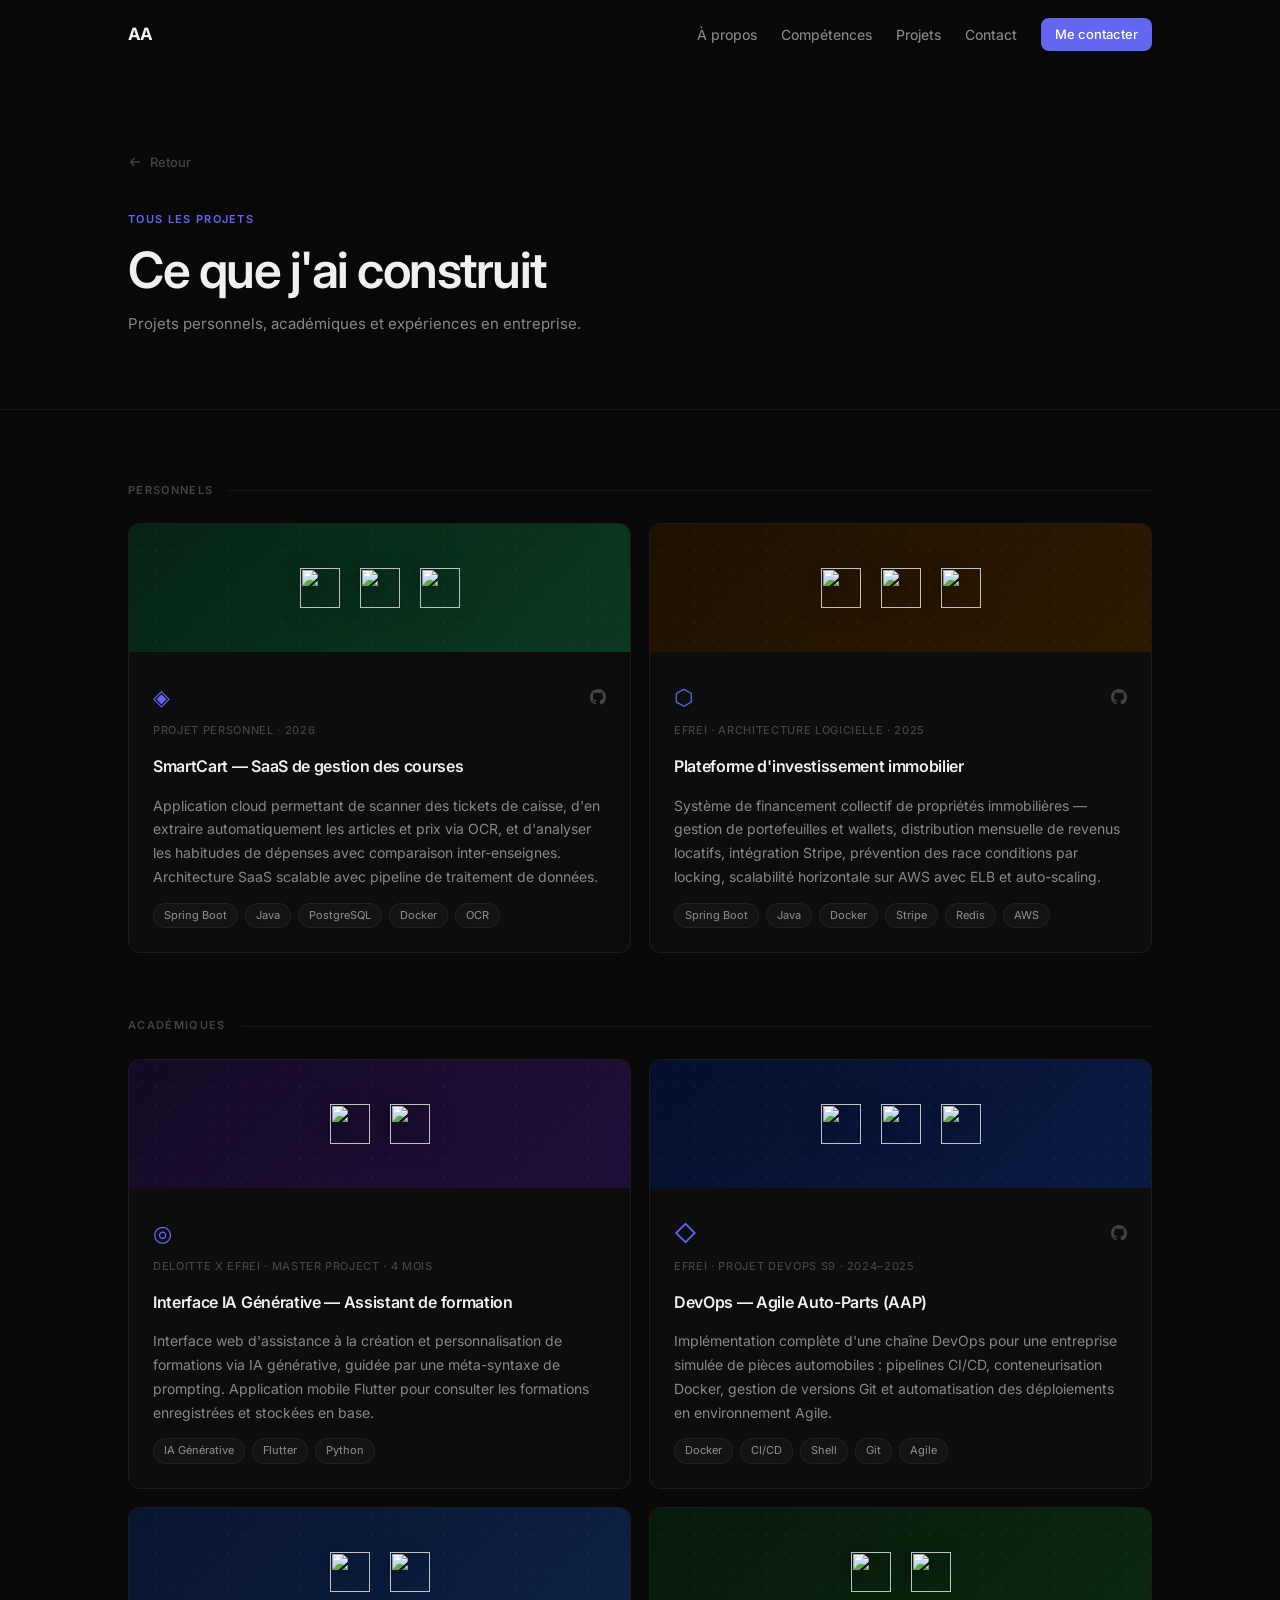
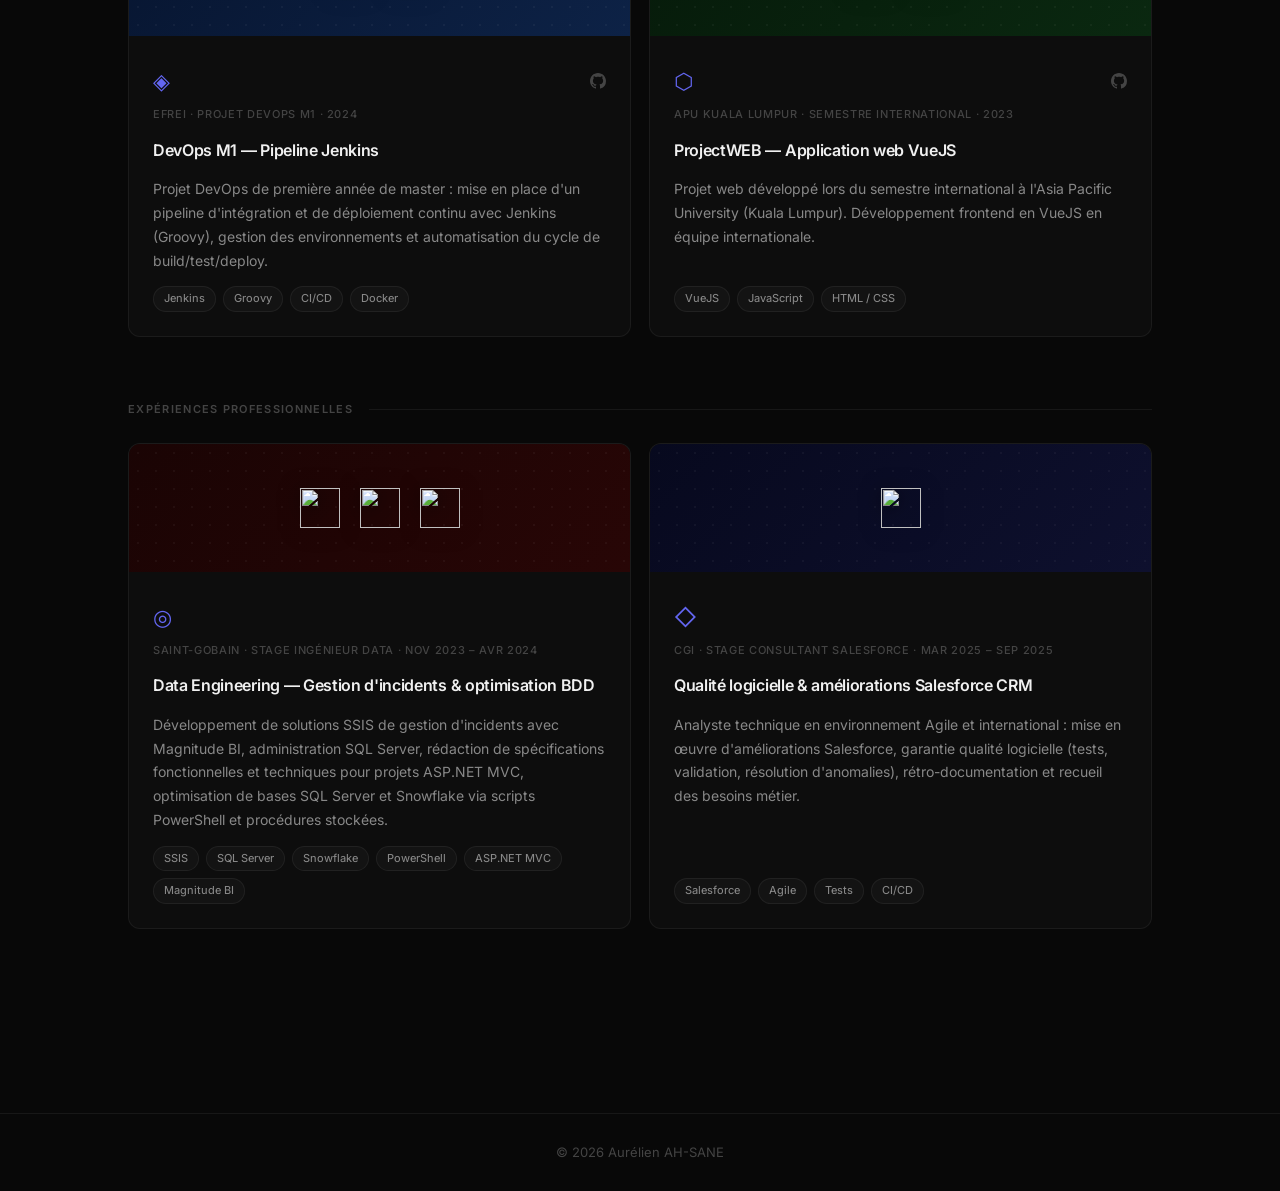
==== commit e96ffe5b: "Fix navbar + fix back button" ====
--- a/projects.html
+++ b/projects.html
@@ -16,13 +16,14 @@
       border-bottom: 1px solid var(--brd);
     }
     .page-header__back {
-      display: inline-flex;
+      display: flex;
+      width: fit-content;
       align-items: center;
       gap: 8px;
       font-size: 13px;
       font-weight: 500;
       color: var(--txt-3);
-      margin-bottom: 28px;
+      margin-bottom: 32px;
       transition: color var(--ease);
     }
     .page-header__back:hover { color: var(--txt); }
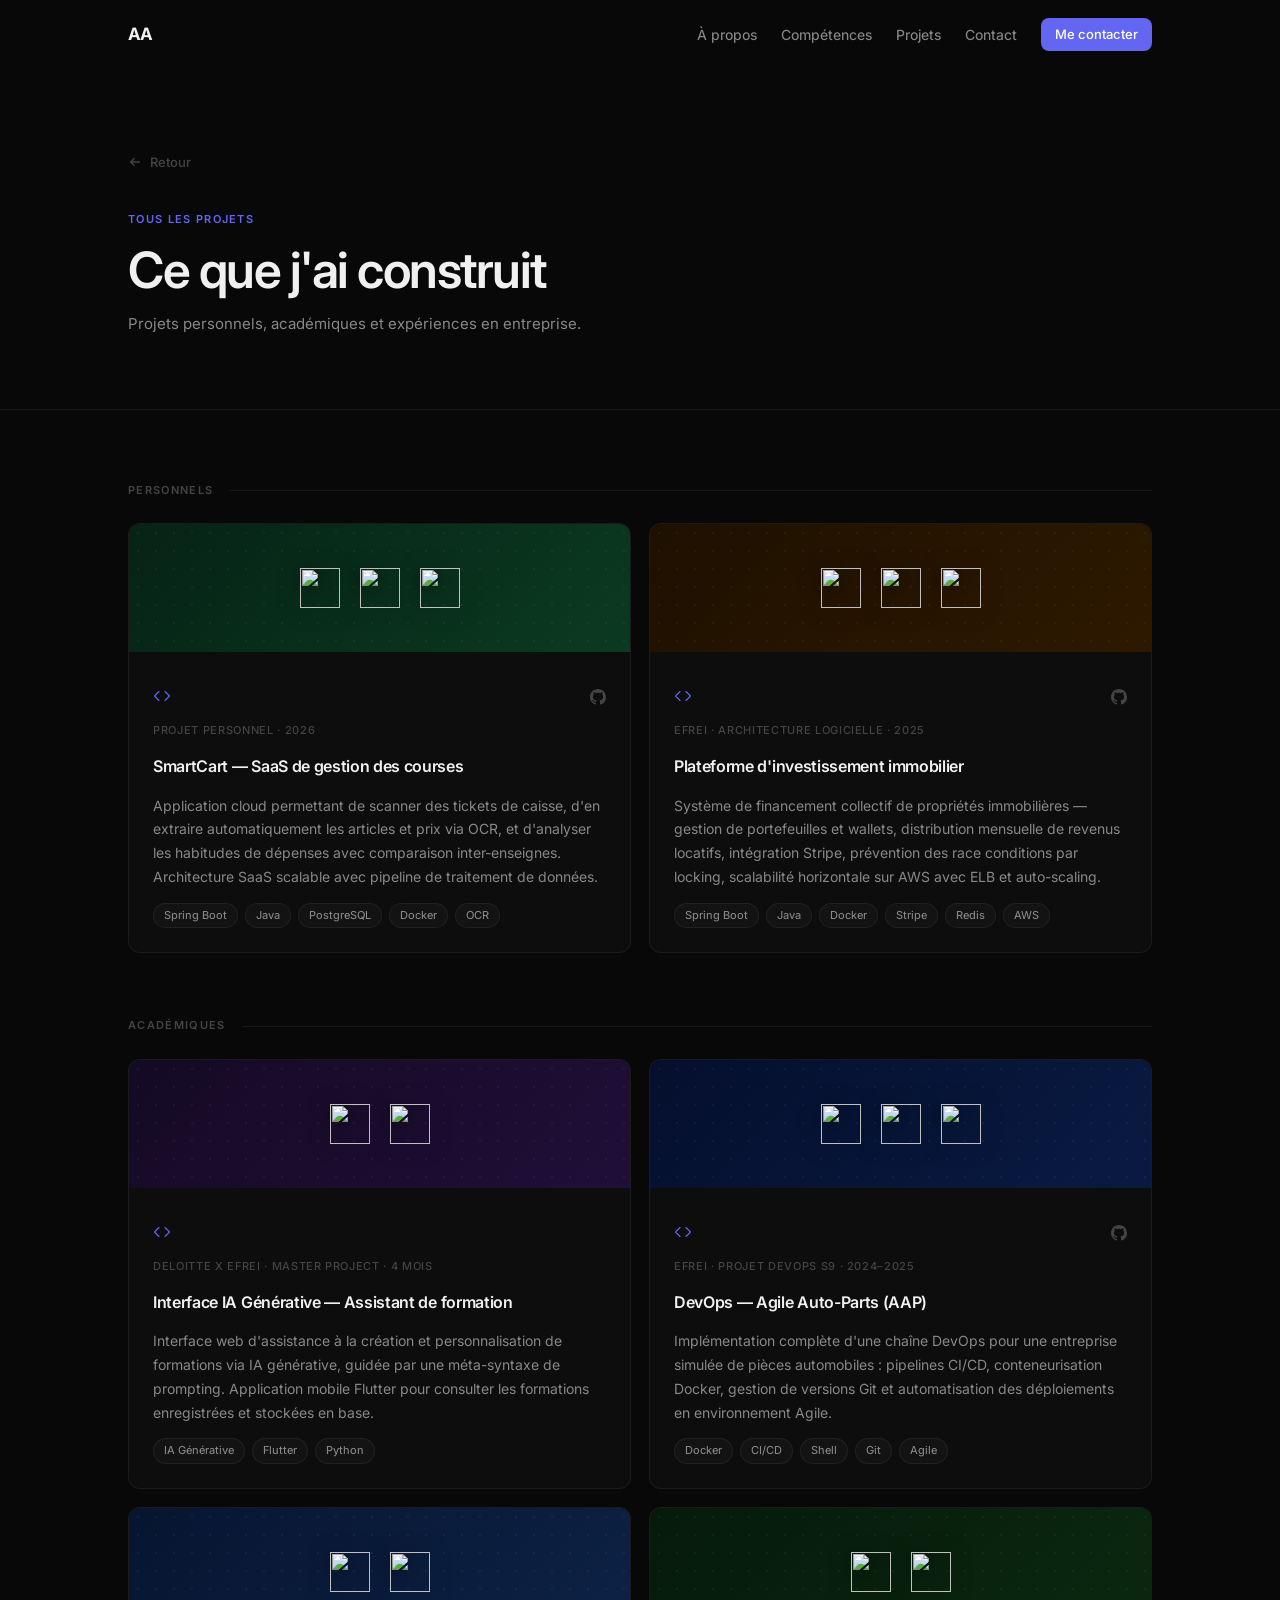
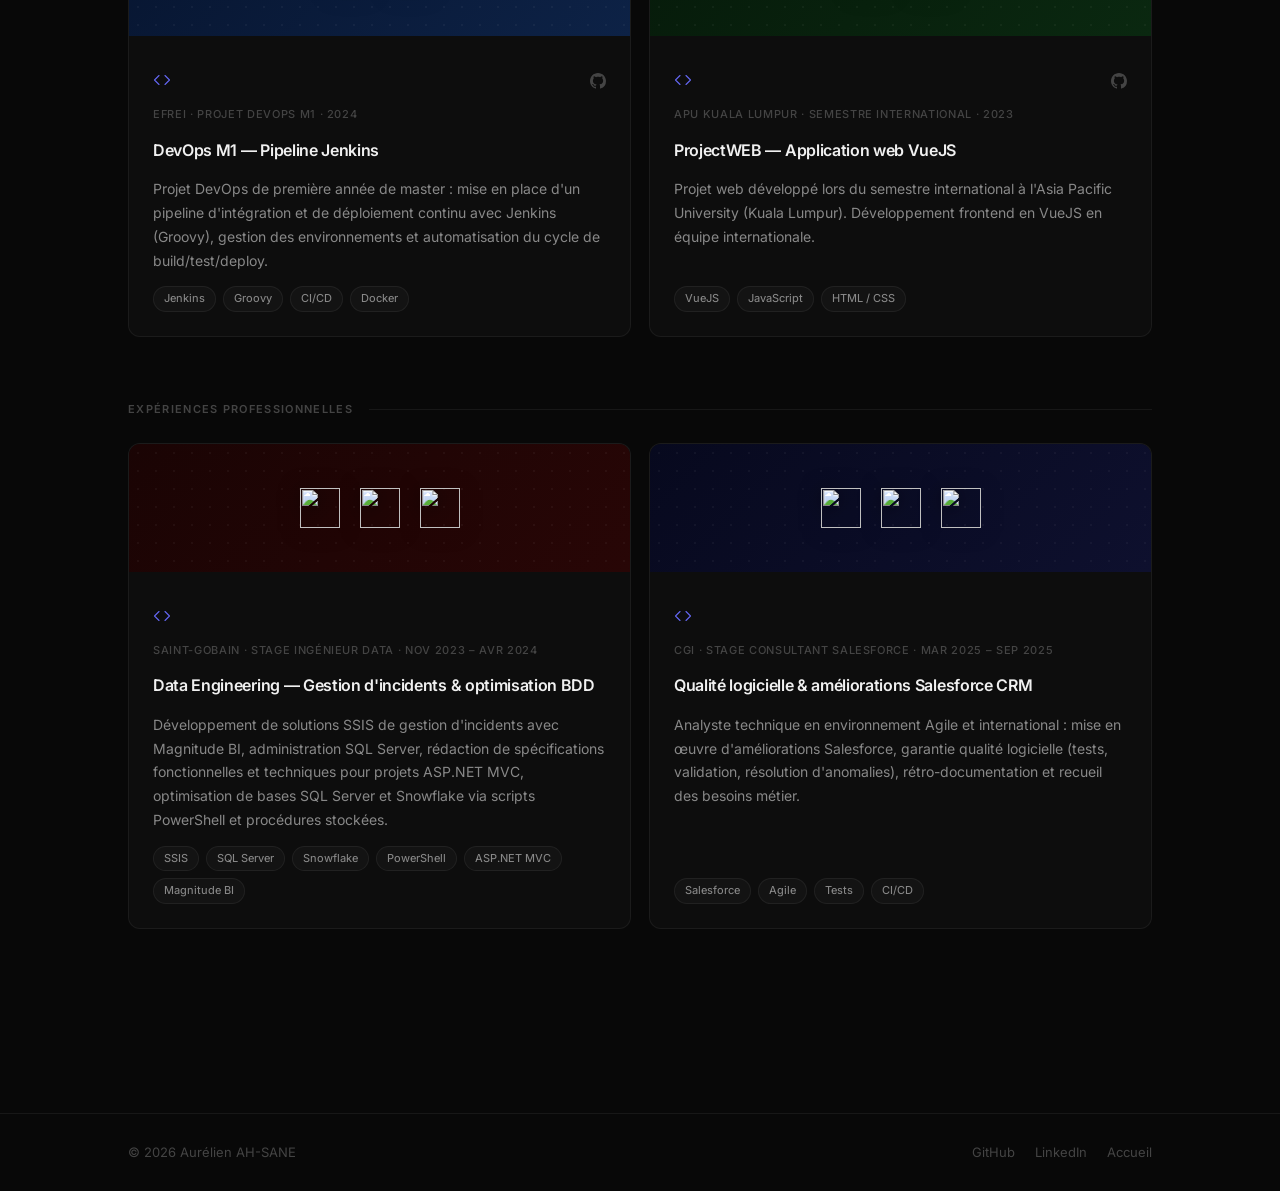
==== commit 158be603: "Add Experience section and UI enhancements Add a professional experience timeline and related CSS, i" ====
--- a/projects.html
+++ b/projects.html
@@ -115,7 +115,7 @@
               <img src="https://cdn.jsdelivr.net/gh/devicons/devicon@latest/icons/docker/docker-original.svg" class="cover__ico" alt="">
             </div>
             <div class="card__top">
-              <div class="card__ico">◈</div>
+              <div class="card__ico"><svg width="18" height="18" viewBox="0 0 24 24" fill="none" stroke="currentColor" stroke-width="1.5" stroke-linecap="round" stroke-linejoin="round"><polyline points="16 18 22 12 16 6"/><polyline points="8 6 2 12 8 18"/></svg></div>
               <div class="card__actions">
                 <a href="https://github.com/AIphahs/SmartCart" target="_blank" rel="noopener noreferrer" class="icon-link" aria-label="Code source">
                   <svg width="16" height="16" viewBox="0 0 16 16" fill="currentColor"><path d="M8 0C3.58 0 0 3.58 0 8c0 3.54 2.29 6.53 5.47 7.59.4.07.55-.17.55-.38 0-.19-.01-.82-.01-1.49-2.01.37-2.53-.49-2.69-.94-.09-.23-.48-.94-.82-1.13-.28-.15-.68-.52-.01-.53.63-.01 1.08.58 1.23.82.72 1.21 1.87.87 2.33.66.07-.52.28-.87.51-1.07-1.78-.2-3.64-.89-3.64-3.95 0-.87.31-1.59.82-2.15-.08-.2-.36-1.02.08-2.12 0 0 .67-.21 2.2.82.64-.18 1.32-.27 2-.27.68 0 1.36.09 2 .27 1.53-1.04 2.2-.82 2.2-.82.44 1.1.16 1.92.08 2.12.51.56.82 1.27.82 2.15 0 3.07-1.87 3.75-3.65 3.95.29.25.54.73.54 1.48 0 1.07-.01 1.93-.01 2.2 0 .21.15.46.55.38A8.013 8.013 0 0016 8c0-4.42-3.58-8-8-8z"/></svg>
@@ -141,7 +141,7 @@
               <img src="https://cdn.jsdelivr.net/gh/devicons/devicon@latest/icons/redis/redis-original.svg" class="cover__ico" alt="">
             </div>
             <div class="card__top">
-              <div class="card__ico">⬡</div>
+              <div class="card__ico"><svg width="18" height="18" viewBox="0 0 24 24" fill="none" stroke="currentColor" stroke-width="1.5" stroke-linecap="round" stroke-linejoin="round"><polyline points="16 18 22 12 16 6"/><polyline points="8 6 2 12 8 18"/></svg></div>
               <div class="card__actions">
                 <a href="https://github.com/AIphahs/ArchitectureProject2425" target="_blank" rel="noopener noreferrer" class="icon-link" aria-label="Code source">
                   <svg width="16" height="16" viewBox="0 0 16 16" fill="currentColor"><path d="M8 0C3.58 0 0 3.58 0 8c0 3.54 2.29 6.53 5.47 7.59.4.07.55-.17.55-.38 0-.19-.01-.82-.01-1.49-2.01.37-2.53-.49-2.69-.94-.09-.23-.48-.94-.82-1.13-.28-.15-.68-.52-.01-.53.63-.01 1.08.58 1.23.82.72 1.21 1.87.87 2.33.66.07-.52.28-.87.51-1.07-1.78-.2-3.64-.89-3.64-3.95 0-.87.31-1.59.82-2.15-.08-.2-.36-1.02.08-2.12 0 0 .67-.21 2.2.82.64-.18 1.32-.27 2-.27.68 0 1.36.09 2 .27 1.53-1.04 2.2-.82 2.2-.82.44 1.1.16 1.92.08 2.12.51.56.82 1.27.82 2.15 0 3.07-1.87 3.75-3.65 3.95.29.25.54.73.54 1.48 0 1.07-.01 1.93-.01 2.2 0 .21.15.46.55.38A8.013 8.013 0 0016 8c0-4.42-3.58-8-8-8z"/></svg>
@@ -178,7 +178,7 @@
               <img src="https://cdn.jsdelivr.net/gh/devicons/devicon@latest/icons/python/python-original.svg" class="cover__ico" alt="">
             </div>
             <div class="card__top">
-              <div class="card__ico">◎</div>
+              <div class="card__ico"><svg width="18" height="18" viewBox="0 0 24 24" fill="none" stroke="currentColor" stroke-width="1.5" stroke-linecap="round" stroke-linejoin="round"><polyline points="16 18 22 12 16 6"/><polyline points="8 6 2 12 8 18"/></svg></div>
               <div class="card__actions"></div>
             </div>
             <div class="card__company">Deloitte x EFREI · Master Project · 4 mois</div>
@@ -198,7 +198,7 @@
               <img src="https://cdn.jsdelivr.net/gh/devicons/devicon@latest/icons/linux/linux-original.svg" class="cover__ico" alt="">
             </div>
             <div class="card__top">
-              <div class="card__ico">◇</div>
+              <div class="card__ico"><svg width="18" height="18" viewBox="0 0 24 24" fill="none" stroke="currentColor" stroke-width="1.5" stroke-linecap="round" stroke-linejoin="round"><polyline points="16 18 22 12 16 6"/><polyline points="8 6 2 12 8 18"/></svg></div>
               <div class="card__actions">
                 <a href="https://github.com/Arthurdlg/s9_devops_grp6_project" target="_blank" rel="noopener noreferrer" class="icon-link" aria-label="Code source">
                   <svg width="16" height="16" viewBox="0 0 16 16" fill="currentColor"><path d="M8 0C3.58 0 0 3.58 0 8c0 3.54 2.29 6.53 5.47 7.59.4.07.55-.17.55-.38 0-.19-.01-.82-.01-1.49-2.01.37-2.53-.49-2.69-.94-.09-.23-.48-.94-.82-1.13-.28-.15-.68-.52-.01-.53.63-.01 1.08.58 1.23.82.72 1.21 1.87.87 2.33.66.07-.52.28-.87.51-1.07-1.78-.2-3.64-.89-3.64-3.95 0-.87.31-1.59.82-2.15-.08-.2-.36-1.02.08-2.12 0 0 .67-.21 2.2.82.64-.18 1.32-.27 2-.27.68 0 1.36.09 2 .27 1.53-1.04 2.2-.82 2.2-.82.44 1.1.16 1.92.08 2.12.51.56.82 1.27.82 2.15 0 3.07-1.87 3.75-3.65 3.95.29.25.54.73.54 1.48 0 1.07-.01 1.93-.01 2.2 0 .21.15.46.55.38A8.013 8.013 0 0016 8c0-4.42-3.58-8-8-8z"/></svg>
@@ -223,7 +223,7 @@
               <img src="https://cdn.jsdelivr.net/gh/devicons/devicon@latest/icons/docker/docker-original.svg" class="cover__ico" alt="">
             </div>
             <div class="card__top">
-              <div class="card__ico">◈</div>
+              <div class="card__ico"><svg width="18" height="18" viewBox="0 0 24 24" fill="none" stroke="currentColor" stroke-width="1.5" stroke-linecap="round" stroke-linejoin="round"><polyline points="16 18 22 12 16 6"/><polyline points="8 6 2 12 8 18"/></svg></div>
               <div class="card__actions">
                 <a href="https://github.com/loubruness/DevOpsM1" target="_blank" rel="noopener noreferrer" class="icon-link" aria-label="Code source">
                   <svg width="16" height="16" viewBox="0 0 16 16" fill="currentColor"><path d="M8 0C3.58 0 0 3.58 0 8c0 3.54 2.29 6.53 5.47 7.59.4.07.55-.17.55-.38 0-.19-.01-.82-.01-1.49-2.01.37-2.53-.49-2.69-.94-.09-.23-.48-.94-.82-1.13-.28-.15-.68-.52-.01-.53.63-.01 1.08.58 1.23.82.72 1.21 1.87.87 2.33.66.07-.52.28-.87.51-1.07-1.78-.2-3.64-.89-3.64-3.95 0-.87.31-1.59.82-2.15-.08-.2-.36-1.02.08-2.12 0 0 .67-.21 2.2.82.64-.18 1.32-.27 2-.27.68 0 1.36.09 2 .27 1.53-1.04 2.2-.82 2.2-.82.44 1.1.16 1.92.08 2.12.51.56.82 1.27.82 2.15 0 3.07-1.87 3.75-3.65 3.95.29.25.54.73.54 1.48 0 1.07-.01 1.93-.01 2.2 0 .21.15.46.55.38A8.013 8.013 0 0016 8c0-4.42-3.58-8-8-8z"/></svg>
@@ -247,7 +247,7 @@
               <img src="https://cdn.jsdelivr.net/gh/devicons/devicon@latest/icons/html5/html5-original.svg" class="cover__ico" alt="">
             </div>
             <div class="card__top">
-              <div class="card__ico">⬡</div>
+              <div class="card__ico"><svg width="18" height="18" viewBox="0 0 24 24" fill="none" stroke="currentColor" stroke-width="1.5" stroke-linecap="round" stroke-linejoin="round"><polyline points="16 18 22 12 16 6"/><polyline points="8 6 2 12 8 18"/></svg></div>
               <div class="card__actions">
                 <a href="https://github.com/Ailec1/ProjectWEB" target="_blank" rel="noopener noreferrer" class="icon-link" aria-label="Code source">
                   <svg width="16" height="16" viewBox="0 0 16 16" fill="currentColor"><path d="M8 0C3.58 0 0 3.58 0 8c0 3.54 2.29 6.53 5.47 7.59.4.07.55-.17.55-.38 0-.19-.01-.82-.01-1.49-2.01.37-2.53-.49-2.69-.94-.09-.23-.48-.94-.82-1.13-.28-.15-.68-.52-.01-.53.63-.01 1.08.58 1.23.82.72 1.21 1.87.87 2.33.66.07-.52.28-.87.51-1.07-1.78-.2-3.64-.89-3.64-3.95 0-.87.31-1.59.82-2.15-.08-.2-.36-1.02.08-2.12 0 0 .67-.21 2.2.82.64-.18 1.32-.27 2-.27.68 0 1.36.09 2 .27 1.53-1.04 2.2-.82 2.2-.82.44 1.1.16 1.92.08 2.12.51.56.82 1.27.82 2.15 0 3.07-1.87 3.75-3.65 3.95.29.25.54.73.54 1.48 0 1.07-.01 1.93-.01 2.2 0 .21.15.46.55.38A8.013 8.013 0 0016 8c0-4.42-3.58-8-8-8z"/></svg>
@@ -282,7 +282,7 @@
               <img src="https://cdn.jsdelivr.net/gh/devicons/devicon@latest/icons/powershell/powershell-plain.svg" class="cover__ico" alt="">
             </div>
             <div class="card__top">
-              <div class="card__ico">◎</div>
+              <div class="card__ico"><svg width="18" height="18" viewBox="0 0 24 24" fill="none" stroke="currentColor" stroke-width="1.5" stroke-linecap="round" stroke-linejoin="round"><polyline points="16 18 22 12 16 6"/><polyline points="8 6 2 12 8 18"/></svg></div>
             </div>
             <div class="card__company">Saint-Gobain · Stage Ingénieur Data · Nov 2023 – Avr 2024</div>
             <h3 class="card__title">Data Engineering — Gestion d'incidents & optimisation BDD</h3>
@@ -300,9 +300,11 @@
           <article class="card reveal">
             <div class="card__cover" style="--c1:#07091e;--c2:#0e102e">
               <img src="https://cdn.jsdelivr.net/gh/devicons/devicon@latest/icons/salesforce/salesforce-plain.svg" class="cover__ico" alt="">
-            </div>
-            <div class="card__top">
-              <div class="card__ico">◇</div>
+              <img src="https://cdn.jsdelivr.net/gh/devicons/devicon@latest/icons/jira/jira-original.svg" class="cover__ico" alt="">
+              <img src="https://cdn.jsdelivr.net/gh/devicons/devicon@latest/icons/git/git-original.svg" class="cover__ico" alt="">
+            </div>
+            <div class="card__top">
+              <div class="card__ico"><svg width="18" height="18" viewBox="0 0 24 24" fill="none" stroke="currentColor" stroke-width="1.5" stroke-linecap="round" stroke-linejoin="round"><polyline points="16 18 22 12 16 6"/><polyline points="8 6 2 12 8 18"/></svg></div>
             </div>
             <div class="card__company">CGI · Stage Consultant Salesforce · Mar 2025 – Sep 2025</div>
             <h3 class="card__title">Qualité logicielle & améliorations Salesforce CRM</h3>
@@ -323,8 +325,13 @@
 
   <!-- FOOTER -->
   <footer class="footer">
-    <div class="container">
-      <p>© <span id="year"></span> Aurélien AH-SANE</p>
+    <div class="container footer__inner">
+      <p class="footer__copy" style="font-size:13px;color:var(--txt-3);">© <span id="year"></span> Aurélien AH-SANE</p>
+      <nav class="footer__links" aria-label="Liens footer">
+        <a href="https://github.com/AIphahs" target="_blank" rel="noopener noreferrer">GitHub</a>
+        <a href="https://www.linkedin.com/in/aurelien-ahsane" target="_blank" rel="noopener noreferrer">LinkedIn</a>
+        <a href="index.html">Accueil</a>
+      </nav>
     </div>
   </footer>
 
--- a/style.css
+++ b/style.css
@@ -649,3 +649,135 @@
   opacity: 1;
   transform: translateY(0);
 }
+
+/* ── HERO SCROLL INDICATOR ───────────────────────────────────────── */
+.hero__scroll {
+  position: absolute;
+  bottom: 40px;
+  left: 50%;
+  transform: translateX(-50%);
+  color: var(--txt-3);
+  z-index: 1;
+  animation: scrollBounce 2.2s ease-in-out infinite;
+}
+
+@keyframes scrollBounce {
+  0%, 100% { transform: translateX(-50%) translateY(0);   opacity: 0.35; }
+  50%       { transform: translateX(-50%) translateY(7px); opacity: 0.7;  }
+}
+
+/* ── TIMELINE (Expérience) ───────────────────────────────────────── */
+.timeline {
+  position: relative;
+  display: flex;
+  flex-direction: column;
+}
+
+.timeline::before {
+  content: '';
+  position: absolute;
+  left: 148px;
+  top: 14px;
+  bottom: 14px;
+  width: 1px;
+  background: var(--brd);
+}
+
+.timeline__item {
+  display: grid;
+  grid-template-columns: 148px 1fr;
+  gap: 0 48px;
+  padding: 36px 0;
+  position: relative;
+}
+.timeline__item + .timeline__item {
+  border-top: 1px solid var(--brd);
+}
+
+.timeline__item::before {
+  content: '';
+  position: absolute;
+  left: 148px;
+  top: 42px;
+  width: 7px;
+  height: 7px;
+  background: var(--accent);
+  border-radius: 50%;
+  transform: translateX(-3px);
+  box-shadow: 0 0 0 3px rgba(99,102,241,0.18);
+  z-index: 1;
+}
+
+.timeline__date {
+  font-size: 12px;
+  font-weight: 500;
+  color: var(--txt-3);
+  padding-top: 3px;
+  text-align: right;
+  padding-right: 24px;
+  line-height: 1.6;
+}
+
+.timeline__co {
+  font-size: 11px;
+  font-weight: 600;
+  letter-spacing: 0.09em;
+  text-transform: uppercase;
+  color: var(--accent);
+  margin-bottom: 6px;
+}
+
+.timeline__role {
+  font-size: 17px;
+  font-weight: 600;
+  letter-spacing: -0.02em;
+  color: var(--txt);
+  margin-bottom: 10px;
+}
+
+.timeline__desc {
+  font-size: 14px;
+  color: var(--txt-2);
+  line-height: 1.75;
+  margin-bottom: 14px;
+  max-width: 560px;
+}
+
+@media (max-width: 640px) {
+  .timeline::before          { display: none; }
+  .timeline__item            { grid-template-columns: 1fr; gap: 6px; }
+  .timeline__item::before    { display: none; }
+  .timeline__date            { text-align: left; padding-right: 0; }
+}
+
+/* ── CONTACT ACTIONS ─────────────────────────────────────────────── */
+.contact__actions {
+  display: flex;
+  gap: 12px;
+  justify-content: center;
+  flex-wrap: wrap;
+  margin-bottom: 0;
+}
+
+/* ── FOOTER (enhanced) ───────────────────────────────────────────── */
+.footer__inner {
+  display: flex;
+  align-items: center;
+  justify-content: space-between;
+}
+
+.footer__links {
+  display: flex;
+  gap: 20px;
+}
+
+.footer__links a {
+  font-size: 13px;
+  color: var(--txt-3);
+  transition: color var(--ease);
+}
+.footer__links a:hover { color: var(--txt); }
+
+@media (max-width: 540px) {
+  .footer__inner { flex-direction: column; gap: 12px; text-align: center; }
+}
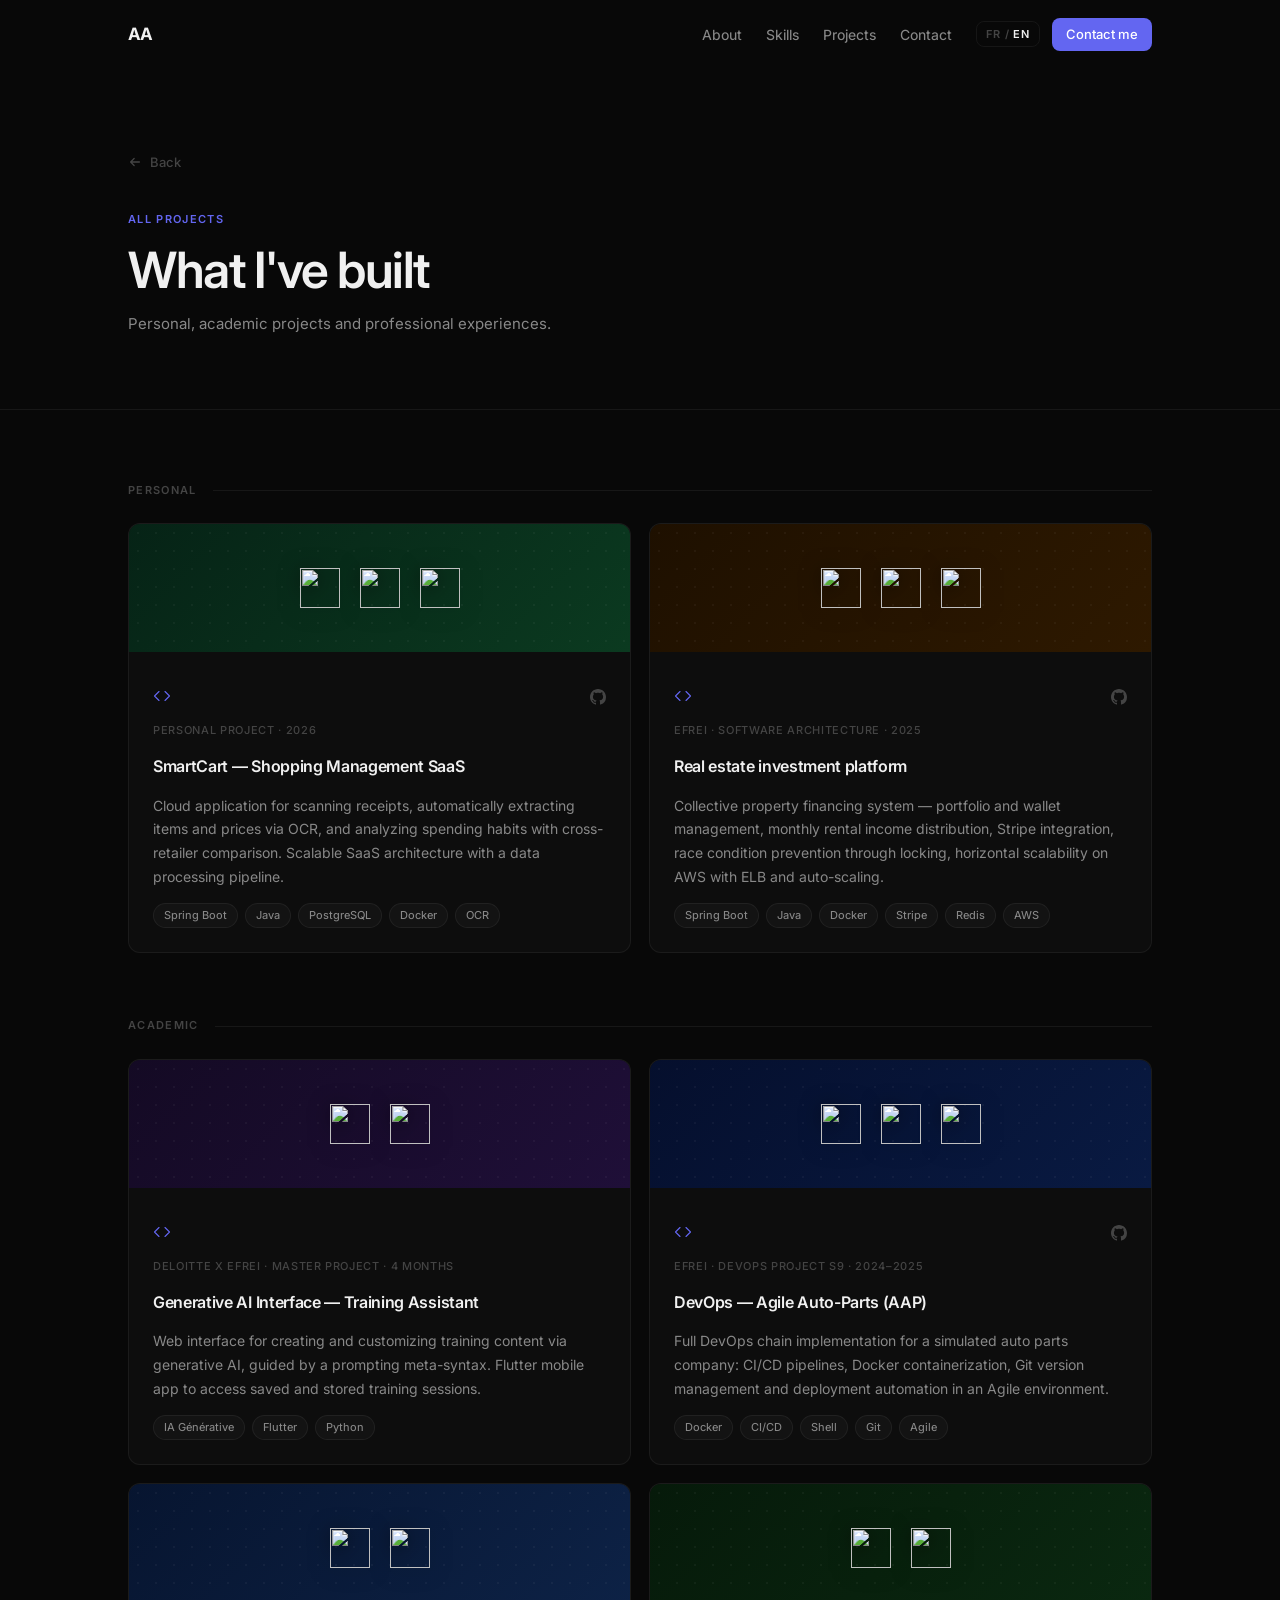
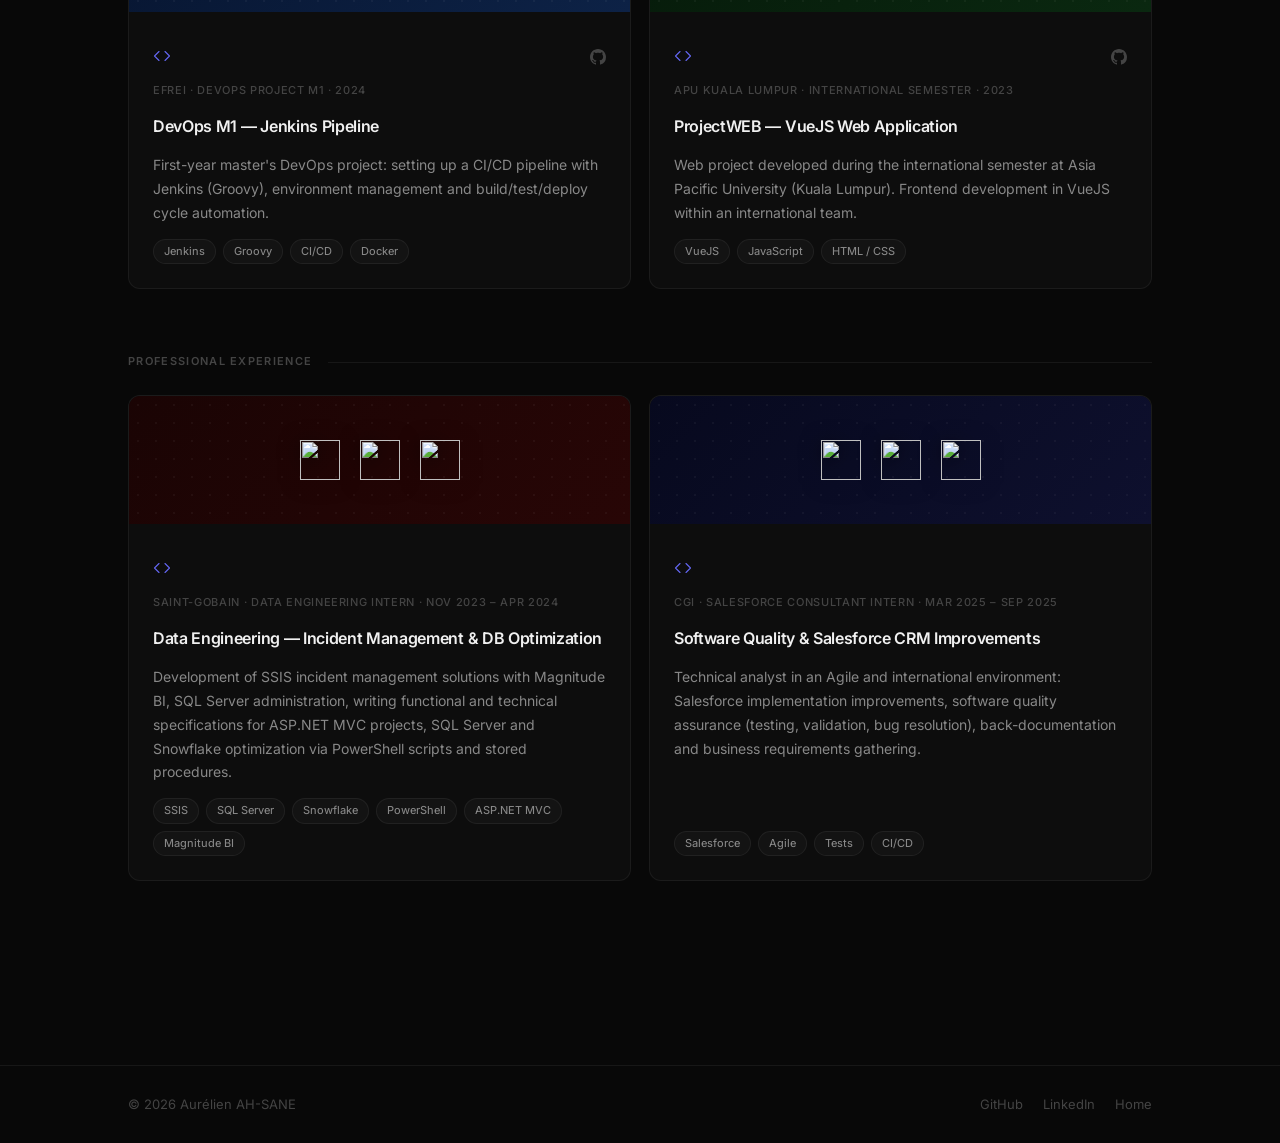
==== commit 0e0204b6: "Add i18n support and language toggle" ====
--- a/projects.html
+++ b/projects.html
@@ -63,22 +63,27 @@
     <div class="nav__inner">
       <a href="index.html" class="nav__logo">AA</a>
       <ul class="nav__links">
-        <li><a href="index.html#about">À propos</a></li>
-        <li><a href="index.html#skills">Compétences</a></li>
-        <li><a href="projects.html" class="active">Projets</a></li>
-        <li><a href="index.html#contact">Contact</a></li>
+        <li><a href="index.html#about" data-i18n="navAbout">À propos</a></li>
+        <li><a href="index.html#skills" data-i18n="navSkills">Compétences</a></li>
+        <li><a href="projects.html" class="active" data-i18n="navProjects">Projets</a></li>
+        <li><a href="index.html#contact" data-i18n="navContact">Contact</a></li>
       </ul>
-      <a href="index.html#contact" class="btn btn--sm btn--primary nav__cta">Me contacter</a>
+      <button class="lang-toggle" id="langToggle" aria-label="Switch language">
+        <span data-lang="fr">FR</span>
+        <span class="lang-sep">/</span>
+        <span data-lang="en">EN</span>
+      </button>
+      <a href="index.html#contact" class="btn btn--sm btn--primary nav__cta" data-i18n="navCta">Me contacter</a>
       <button class="nav__burger" id="burger" aria-label="Ouvrir le menu">
         <span></span>
         <span></span>
       </button>
     </div>
     <div class="nav__mobile" id="mobileMenu">
-      <a href="index.html#about">À propos</a>
-      <a href="index.html#skills">Compétences</a>
-      <a href="projects.html">Projets</a>
-      <a href="index.html#contact">Contact</a>
+      <a href="index.html#about" data-i18n="navAbout">À propos</a>
+      <a href="index.html#skills" data-i18n="navSkills">Compétences</a>
+      <a href="projects.html" data-i18n="navProjects">Projets</a>
+      <a href="index.html#contact" data-i18n="navContact">Contact</a>
     </div>
   </nav>
 
@@ -87,11 +92,11 @@
     <div class="container">
       <a href="index.html" class="page-header__back reveal">
         <svg width="14" height="14" viewBox="0 0 16 16" fill="none" stroke="currentColor" stroke-width="1.5" stroke-linecap="round" stroke-linejoin="round"><path d="M13 8H3M7 4l-4 4 4 4"/></svg>
-        Retour
+        <span data-i18n="pageBack">Retour</span>
       </a>
-      <span class="label reveal">Tous les projets</span>
-      <h1 class="heading reveal" style="font-size: clamp(30px, 5vw, 50px); margin-bottom: 10px;">Ce que j'ai construit</h1>
-      <p class="body-text reveal" style="max-width: 460px; margin-bottom: 0;">
+      <span class="label reveal" data-i18n="pageLabel">Tous les projets</span>
+      <h1 class="heading reveal" style="font-size: clamp(30px, 5vw, 50px); margin-bottom: 10px;" data-i18n="pageHeading">Ce que j'ai construit</h1>
+      <p class="body-text reveal" style="max-width: 460px; margin-bottom: 0;" data-i18n="pageSub">
         Projets personnels, académiques et expériences en entreprise.
       </p>
     </div>
@@ -103,7 +108,7 @@
       <!-- ── PROJETS PERSONNELS ───────────────────────────── -->
       <div class="proj-group">
         <div class="proj-group__header reveal">
-          <h2>Personnels</h2>
+          <h2 data-i18n="groupPersonal">Personnels</h2>
           <div class="proj-group__line"></div>
         </div>
         <div class="cards cards--2col">
@@ -122,9 +127,9 @@
                 </a>
               </div>
             </div>
-            <div class="card__company">Projet personnel · 2026</div>
-            <h3 class="card__title">SmartCart — SaaS de gestion des courses</h3>
-            <p class="card__desc">Application cloud permettant de scanner des tickets de caisse, d'en extraire automatiquement les articles et prix via OCR, et d'analyser les habitudes de dépenses avec comparaison inter-enseignes. Architecture SaaS scalable avec pipeline de traitement de données.</p>
+            <div class="card__company" data-i18n="pp1Company">Projet personnel · 2026</div>
+            <h3 class="card__title" data-i18n="pp1Title">SmartCart — SaaS de gestion des courses</h3>
+            <p class="card__desc" data-i18n="pp1Desc">Application cloud permettant de scanner des tickets de caisse, d'en extraire automatiquement les articles et prix via OCR, et d'analyser les habitudes de dépenses avec comparaison inter-enseignes. Architecture SaaS scalable avec pipeline de traitement de données.</p>
             <div class="tags tags--sm">
               <span class="tag">Spring Boot</span>
               <span class="tag">Java</span>
@@ -148,9 +153,9 @@
                 </a>
               </div>
             </div>
-            <div class="card__company">EFREI · Architecture logicielle · 2025</div>
-            <h3 class="card__title">Plateforme d'investissement immobilier</h3>
-            <p class="card__desc">Système de financement collectif de propriétés immobilières — gestion de portefeuilles et wallets, distribution mensuelle de revenus locatifs, intégration Stripe, prévention des race conditions par locking, scalabilité horizontale sur AWS avec ELB et auto-scaling.</p>
+            <div class="card__company" data-i18n="pp2Company">EFREI · Architecture logicielle · 2025</div>
+            <h3 class="card__title" data-i18n="pp2Title">Plateforme d'investissement immobilier</h3>
+            <p class="card__desc" data-i18n="pp2Desc">Système de financement collectif de propriétés immobilières — gestion de portefeuilles et wallets, distribution mensuelle de revenus locatifs, intégration Stripe, prévention des race conditions par locking, scalabilité horizontale sur AWS avec ELB et auto-scaling.</p>
             <div class="tags tags--sm">
               <span class="tag">Spring Boot</span>
               <span class="tag">Java</span>
@@ -167,7 +172,7 @@
       <!-- ── PROJETS ACADÉMIQUES ──────────────────────────── -->
       <div class="proj-group">
         <div class="proj-group__header reveal">
-          <h2>Académiques</h2>
+          <h2 data-i18n="groupAcademic">Académiques</h2>
           <div class="proj-group__line"></div>
         </div>
         <div class="cards cards--2col">
@@ -181,9 +186,9 @@
               <div class="card__ico"><svg width="18" height="18" viewBox="0 0 24 24" fill="none" stroke="currentColor" stroke-width="1.5" stroke-linecap="round" stroke-linejoin="round"><polyline points="16 18 22 12 16 6"/><polyline points="8 6 2 12 8 18"/></svg></div>
               <div class="card__actions"></div>
             </div>
-            <div class="card__company">Deloitte x EFREI · Master Project · 4 mois</div>
-            <h3 class="card__title">Interface IA Générative — Assistant de formation</h3>
-            <p class="card__desc">Interface web d'assistance à la création et personnalisation de formations via IA générative, guidée par une méta-syntaxe de prompting. Application mobile Flutter pour consulter les formations enregistrées et stockées en base.</p>
+            <div class="card__company" data-i18n="pp3Company">Deloitte x EFREI · Master Project · 4 mois</div>
+            <h3 class="card__title" data-i18n="pp3Title">Interface IA Générative — Assistant de formation</h3>
+            <p class="card__desc" data-i18n="pp3Desc">Interface web d'assistance à la création et personnalisation de formations via IA générative, guidée par une méta-syntaxe de prompting. Application mobile Flutter pour consulter les formations enregistrées et stockées en base.</p>
             <div class="tags tags--sm">
               <span class="tag">IA Générative</span>
               <span class="tag">Flutter</span>
@@ -205,9 +210,9 @@
                 </a>
               </div>
             </div>
-            <div class="card__company">EFREI · Projet DevOps S9 · 2024–2025</div>
-            <h3 class="card__title">DevOps — Agile Auto-Parts (AAP)</h3>
-            <p class="card__desc">Implémentation complète d'une chaîne DevOps pour une entreprise simulée de pièces automobiles : pipelines CI/CD, conteneurisation Docker, gestion de versions Git et automatisation des déploiements en environnement Agile.</p>
+            <div class="card__company" data-i18n="pp4Company">EFREI · Projet DevOps S9 · 2024–2025</div>
+            <h3 class="card__title" data-i18n="pp4Title">DevOps — Agile Auto-Parts (AAP)</h3>
+            <p class="card__desc" data-i18n="pp4Desc">Implémentation complète d'une chaîne DevOps pour une entreprise simulée de pièces automobiles : pipelines CI/CD, conteneurisation Docker, gestion de versions Git et automatisation des déploiements en environnement Agile.</p>
             <div class="tags tags--sm">
               <span class="tag">Docker</span>
               <span class="tag">CI/CD</span>
@@ -230,9 +235,9 @@
                 </a>
               </div>
             </div>
-            <div class="card__company">EFREI · Projet DevOps M1 · 2024</div>
-            <h3 class="card__title">DevOps M1 — Pipeline Jenkins</h3>
-            <p class="card__desc">Projet DevOps de première année de master : mise en place d'un pipeline d'intégration et de déploiement continu avec Jenkins (Groovy), gestion des environnements et automatisation du cycle de build/test/deploy.</p>
+            <div class="card__company" data-i18n="pp5Company">EFREI · Projet DevOps M1 · 2024</div>
+            <h3 class="card__title" data-i18n="pp5Title">DevOps M1 — Pipeline Jenkins</h3>
+            <p class="card__desc" data-i18n="pp5Desc">Projet DevOps de première année de master : mise en place d'un pipeline d'intégration et de déploiement continu avec Jenkins (Groovy), gestion des environnements et automatisation du cycle de build/test/deploy.</p>
             <div class="tags tags--sm">
               <span class="tag">Jenkins</span>
               <span class="tag">Groovy</span>
@@ -254,9 +259,9 @@
                 </a>
               </div>
             </div>
-            <div class="card__company">APU Kuala Lumpur · Semestre international · 2023</div>
-            <h3 class="card__title">ProjectWEB — Application web VueJS</h3>
-            <p class="card__desc">Projet web développé lors du semestre international à l'Asia Pacific University (Kuala Lumpur). Développement frontend en VueJS en équipe internationale.</p>
+            <div class="card__company" data-i18n="pp6Company">APU Kuala Lumpur · Semestre international · 2023</div>
+            <h3 class="card__title" data-i18n="pp6Title">ProjectWEB — Application web VueJS</h3>
+            <p class="card__desc" data-i18n="pp6Desc">Projet web développé lors du semestre international à l'Asia Pacific University (Kuala Lumpur). Développement frontend en VueJS en équipe internationale.</p>
             <div class="tags tags--sm">
               <span class="tag">VueJS</span>
               <span class="tag">JavaScript</span>
@@ -270,7 +275,7 @@
       <!-- ── EXPÉRIENCES PROFESSIONNELLES ────────────────── -->
       <div class="proj-group">
         <div class="proj-group__header reveal">
-          <h2>Expériences professionnelles</h2>
+          <h2 data-i18n="groupPro">Expériences professionnelles</h2>
           <div class="proj-group__line"></div>
         </div>
         <div class="cards cards--2col">
@@ -284,9 +289,9 @@
             <div class="card__top">
               <div class="card__ico"><svg width="18" height="18" viewBox="0 0 24 24" fill="none" stroke="currentColor" stroke-width="1.5" stroke-linecap="round" stroke-linejoin="round"><polyline points="16 18 22 12 16 6"/><polyline points="8 6 2 12 8 18"/></svg></div>
             </div>
-            <div class="card__company">Saint-Gobain · Stage Ingénieur Data · Nov 2023 – Avr 2024</div>
-            <h3 class="card__title">Data Engineering — Gestion d'incidents & optimisation BDD</h3>
-            <p class="card__desc">Développement de solutions SSIS de gestion d'incidents avec Magnitude BI, administration SQL Server, rédaction de spécifications fonctionnelles et techniques pour projets ASP.NET MVC, optimisation de bases SQL Server et Snowflake via scripts PowerShell et procédures stockées.</p>
+            <div class="card__company" data-i18n="pp7Company">Saint-Gobain · Stage Ingénieur Data · Nov 2023 – Avr 2024</div>
+            <h3 class="card__title" data-i18n="pp7Title">Data Engineering — Gestion d'incidents &amp; optimisation BDD</h3>
+            <p class="card__desc" data-i18n="pp7Desc">Développement de solutions SSIS de gestion d'incidents avec Magnitude BI, administration SQL Server, rédaction de spécifications fonctionnelles et techniques pour projets ASP.NET MVC, optimisation de bases SQL Server et Snowflake via scripts PowerShell et procédures stockées.</p>
             <div class="tags tags--sm">
               <span class="tag">SSIS</span>
               <span class="tag">SQL Server</span>
@@ -306,9 +311,9 @@
             <div class="card__top">
               <div class="card__ico"><svg width="18" height="18" viewBox="0 0 24 24" fill="none" stroke="currentColor" stroke-width="1.5" stroke-linecap="round" stroke-linejoin="round"><polyline points="16 18 22 12 16 6"/><polyline points="8 6 2 12 8 18"/></svg></div>
             </div>
-            <div class="card__company">CGI · Stage Consultant Salesforce · Mar 2025 – Sep 2025</div>
-            <h3 class="card__title">Qualité logicielle & améliorations Salesforce CRM</h3>
-            <p class="card__desc">Analyste technique en environnement Agile et international : mise en œuvre d'améliorations Salesforce, garantie qualité logicielle (tests, validation, résolution d'anomalies), rétro-documentation et recueil des besoins métier.</p>
+            <div class="card__company" data-i18n="pp8Company">CGI · Stage Consultant Salesforce · Mar 2025 – Sep 2025</div>
+            <h3 class="card__title" data-i18n="pp8Title">Qualité logicielle &amp; améliorations Salesforce CRM</h3>
+            <p class="card__desc" data-i18n="pp8Desc">Analyste technique en environnement Agile et international : mise en œuvre d'améliorations Salesforce, garantie qualité logicielle (tests, validation, résolution d'anomalies), rétro-documentation et recueil des besoins métier.</p>
             <div class="tags tags--sm">
               <span class="tag">Salesforce</span>
               <span class="tag">Agile</span>
@@ -330,11 +335,12 @@
       <nav class="footer__links" aria-label="Liens footer">
         <a href="https://github.com/AIphahs" target="_blank" rel="noopener noreferrer">GitHub</a>
         <a href="https://www.linkedin.com/in/aurelien-ahsane" target="_blank" rel="noopener noreferrer">LinkedIn</a>
-        <a href="index.html">Accueil</a>
+        <a href="index.html" data-i18n="footerHome">Accueil</a>
       </nav>
     </div>
   </footer>
 
+  <script src="i18n.js"></script>
   <script src="script.js"></script>
 </body>
 </html>
--- a/style.css
+++ b/style.css
@@ -223,9 +223,33 @@
 .nav__mobile a:last-child { border-bottom: none; }
 .nav__mobile a:hover { color: var(--txt); }
 
+/* lang toggle */
+.lang-toggle {
+  display: flex;
+  align-items: center;
+  gap: 4px;
+  font-size: 11px;
+  font-weight: 600;
+  letter-spacing: 0.07em;
+  color: var(--txt-3);
+  background: none;
+  border: 1px solid var(--brd);
+  border-radius: var(--r);
+  padding: 5px 9px;
+  cursor: pointer;
+  transition: border-color var(--ease);
+  margin-right: 4px;
+  font-family: inherit;
+}
+.lang-toggle:hover { border-color: var(--brd-h); }
+.lang-toggle [data-lang] { transition: color var(--ease); }
+.lang-toggle [data-lang].active { color: var(--txt); }
+.lang-sep { color: var(--txt-3); }
+
 @media (max-width: 720px) {
   .nav__links, .nav__cta { display: none; }
   .nav__burger { display: flex; }
+  .lang-toggle { margin-right: 0; }
 }
 
 /* ── HERO ───────────────────────────────────────────────────────── */
